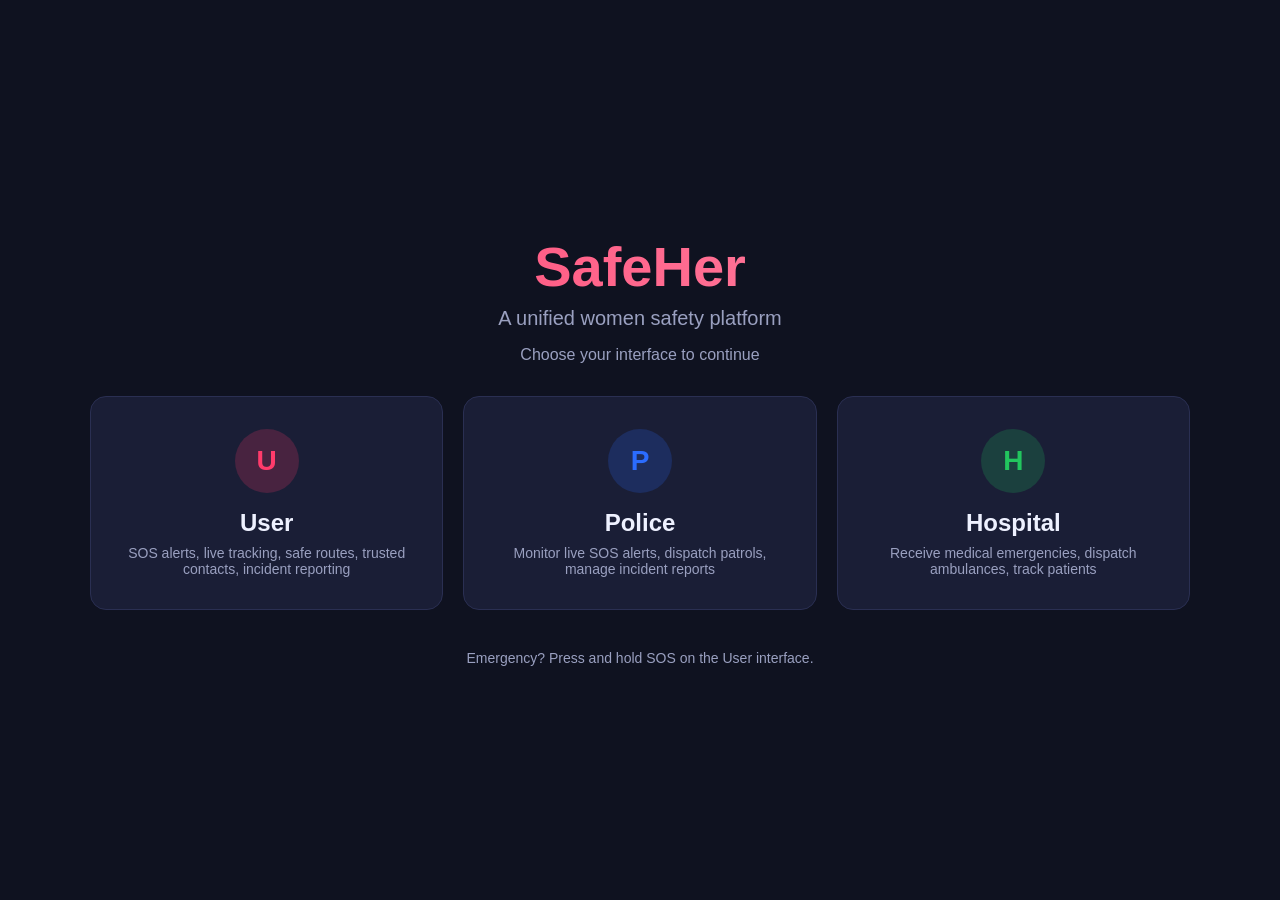
==== index.html @ f830a2b2 "Add SafeHer women safety app with 3 interfaces - User: SOS emergency button, live location sharing, " ====
<!DOCTYPE html>
<html lang="en">
<head>
<meta charset="UTF-8" />
<meta name="viewport" content="width=device-width, initial-scale=1.0" />
<title>SafeHer - Women Safety App</title>
<link rel="stylesheet" href="css/style.css" />
</head>
<body class="landing">
  <div class="hero">
    <h1>SafeHer</h1>
    <p class="tagline">A unified women safety platform</p>
    <p class="desc">Choose your interface to continue</p>
    <div class="role-grid">
      <a href="user.html" class="role-card user-card">
        <div class="icon">U</div>
        <h2>User</h2>
        <p>SOS alerts, live tracking, safe routes, trusted contacts, incident reporting</p>
      </a>
      <a href="police.html" class="role-card police-card">
        <div class="icon">P</div>
        <h2>Police</h2>
        <p>Monitor live SOS alerts, dispatch patrols, manage incident reports</p>
      </a>
      <a href="hospital.html" class="role-card hospital-card">
        <div class="icon">H</div>
        <h2>Hospital</h2>
        <p>Receive medical emergencies, dispatch ambulances, track patients</p>
      </a>
    </div>
    <footer>
      <p>Emergency? Press and hold SOS on the User interface.</p>
    </footer>
  </div>
  <script src="js/app.js"></script>
</body>
</html>
---- css/style.css ----
* { box-sizing: border-box; margin: 0; padding: 0; }
:root {
  --bg: #0f1220;
  --card: #1a1e36;
  --text: #eef1ff;
  --muted: #9aa0c0;
  --accent: #ff3b6b;
  --user: #ff3b6b;
  --police: #2b6cff;
  --hospital: #22c55e;
  --border: #2a2f52;
}
body {
  font-family: -apple-system, Segoe UI, Roboto, sans-serif;
  background: var(--bg);
  color: var(--text);
  min-height: 100vh;
}

/* Landing */
.landing { display: flex; align-items: center; justify-content: center; padding: 40px 20px; }
.hero { max-width: 1100px; width: 100%; text-align: center; }
.hero h1 { font-size: 56px; background: linear-gradient(90deg,#ff3b6b,#ff94b0); -webkit-background-clip: text; color: transparent; }
.tagline { font-size: 20px; color: var(--muted); margin-top: 8px; }
.desc { margin: 16px 0 32px; color: var(--muted); }
.role-grid { display: grid; grid-template-columns: repeat(auto-fit, minmax(260px,1fr)); gap: 20px; }
.role-card {
  background: var(--card); border: 1px solid var(--border); border-radius: 16px;
  padding: 32px 24px; text-decoration: none; color: var(--text); transition: transform .2s, border-color .2s;
}
.role-card:hover { transform: translateY(-4px); }
.role-card .icon {
  width: 64px; height: 64px; border-radius: 50%; margin: 0 auto 16px;
  display: flex; align-items: center; justify-content: center; font-size: 28px; font-weight: 700;
}
.user-card .icon { background: rgba(255,59,107,.2); color: var(--user); }
.user-card:hover { border-color: var(--user); }
.police-card .icon { background: rgba(43,108,255,.2); color: var(--police); }
.police-card:hover { border-color: var(--police); }
.hospital-card .icon { background: rgba(34,197,94,.2); color: var(--hospital); }
.hospital-card:hover { border-color: var(--hospital); }
.role-card h2 { margin-bottom: 8px; }
.role-card p { color: var(--muted); font-size: 14px; }
footer { margin-top: 40px; color: var(--muted); font-size: 14px; }

/* Topbar */
.topbar {
  display: flex; align-items: center; padding: 16px 24px;
  background: var(--card); border-bottom: 1px solid var(--border);
  position: sticky; top: 0; z-index: 10;
}
.topbar h1 { font-size: 20px; margin-left: 12px; flex: 1; }
.role-tag {
  font-size: 12px; padding: 4px 10px; border-radius: 12px; margin-left: 8px;
  background: rgba(255,255,255,.1); color: var(--muted); font-weight: 400;
}
.back { color: var(--text); text-decoration: none; font-size: 24px; }
.user-info { color: var(--muted); font-size: 14px; }
.user-theme .role-tag { background: rgba(255,59,107,.2); color: var(--user); }
.police-theme .role-tag { background: rgba(43,108,255,.2); color: var(--police); }
.hospital-theme .role-tag { background: rgba(34,197,94,.2); color: var(--hospital); }

.container { max-width: 1100px; margin: 0 auto; padding: 24px; display: flex; flex-direction: column; gap: 20px; }
.grid-2 { display: grid; grid-template-columns: 1fr 1fr; gap: 20px; }
@media (max-width: 720px) { .grid-2 { grid-template-columns: 1fr; } }

.card {
  background: var(--card); border: 1px solid var(--border);
  border-radius: 14px; padding: 20px;
}
.card h2 { margin-bottom: 12px; font-size: 18px; }
.muted { color: var(--muted); font-size: 14px; margin-bottom: 12px; }

/* Forms */
.form { display: flex; flex-direction: column; gap: 10px; }
.form input, .form select, .form textarea {
  background: #0f1220; border: 1px solid var(--border);
  color: var(--text); padding: 10px 12px; border-radius: 8px; font-size: 14px;
  font-family: inherit;
}
.form textarea { min-height: 80px; resize: vertical; }
.form label { color: var(--muted); font-size: 14px; }
.btn {
  background: var(--accent); color: white; border: none;
  padding: 10px 16px; border-radius: 8px; cursor: pointer;
  font-size: 14px; font-weight: 600;
}
.btn:hover { opacity: .9; }
.btn.ghost { background: transparent; border: 1px solid var(--border); color: var(--text); }
.police-theme .btn { background: var(--police); }
.hospital-theme .btn { background: var(--hospital); }

/* SOS */
.sos-section { text-align: center; }
.sos-btn {
  width: 180px; height: 180px; border-radius: 50%;
  background: radial-gradient(circle, #ff4d7e, #c1123e);
  color: white; font-size: 42px; font-weight: 800; border: none;
  cursor: pointer; margin: 20px auto; display: block;
  box-shadow: 0 0 0 0 rgba(255,59,107,.6);
  animation: pulse 2s infinite;
}
.sos-btn:active { transform: scale(0.96); }
@keyframes pulse {
  0% { box-shadow: 0 0 0 0 rgba(255,59,107,.6); }
  70% { box-shadow: 0 0 0 30px rgba(255,59,107,0); }
  100% { box-shadow: 0 0 0 0 rgba(255,59,107,0); }
}
.sos-options { display: flex; justify-content: center; gap: 20px; margin: 12px 0; color: var(--muted); font-size: 14px; }

/* Status */
.status { margin-top: 12px; padding: 10px; border-radius: 8px; font-size: 14px; color: var(--muted); min-height: 20px; }
.status.success { background: rgba(34,197,94,.15); color: #86efac; }
.status.error { background: rgba(255,59,107,.15); color: #ffb4c6; }

/* List */
.list { list-style: none; margin-top: 10px; }
.list li {
  padding: 10px 12px; border-bottom: 1px solid var(--border);
  display: flex; justify-content: space-between; align-items: center;
  font-size: 14px;
}
.list li:last-child { border-bottom: none; }
.list .del { background: transparent; border: none; color: var(--accent); cursor: pointer; font-size: 16px; }

/* Alert list */
.alert-list { list-style: none; display: flex; flex-direction: column; gap: 12px; }
.alert-item {
  background: #0f1220; border: 1px solid var(--border);
  border-left: 4px solid var(--accent); border-radius: 8px; padding: 14px;
}
.police-theme .alert-item { border-left-color: var(--police); }
.hospital-theme .alert-item { border-left-color: var(--hospital); }
.alert-item.urgent { border-left-color: #ff3b6b; background: rgba(255,59,107,.08); }
.alert-head { display: flex; justify-content: space-between; margin-bottom: 6px; }
.alert-head strong { font-size: 15px; }
.alert-head .time { color: var(--muted); font-size: 12px; }
.alert-body { color: var(--muted); font-size: 13px; line-height: 1.5; }
.alert-actions { margin-top: 10px; display: flex; gap: 8px; flex-wrap: wrap; }
.alert-actions button {
  background: transparent; border: 1px solid var(--border);
  color: var(--text); padding: 6px 12px; border-radius: 6px;
  cursor: pointer; font-size: 12px;
}
.alert-actions button:hover { border-color: var(--accent); }
.badge {
  display: inline-block; padding: 2px 8px; border-radius: 10px;
  font-size: 11px; background: rgba(255,255,255,.1); margin-left: 6px;
}
.badge.open { background: rgba(255,59,107,.2); color: #ffb4c6; }
.badge.investigating { background: rgba(251,191,36,.2); color: #fde68a; }
.badge.resolved { background: rgba(34,197,94,.2); color: #86efac; }

/* Stats */
.stats-row { display: grid; grid-template-columns: repeat(4, 1fr); gap: 16px; }
@media (max-width: 720px) { .stats-row { grid-template-columns: repeat(2,1fr); } }
.stat { text-align: center; }
.stat h3 { font-size: 32px; margin-bottom: 4px; }
.stat p { color: var(--muted); font-size: 13px; }

/* Tools */
.tools { display: grid; grid-template-columns: repeat(auto-fit, minmax(140px,1fr)); gap: 10px; }
.tool-btn {
  background: #0f1220; border: 1px solid var(--border);
  color: var(--text); padding: 14px; border-radius: 8px;
  cursor: pointer; font-size: 14px;
}
.tool-btn:hover { border-color: var(--accent); }

.filter-bar { display: flex; gap: 10px; margin-bottom: 12px; }
.filter-bar select {
  background: #0f1220; border: 1px solid var(--border);
  color: var(--text); padding: 8px; border-radius: 6px;
}
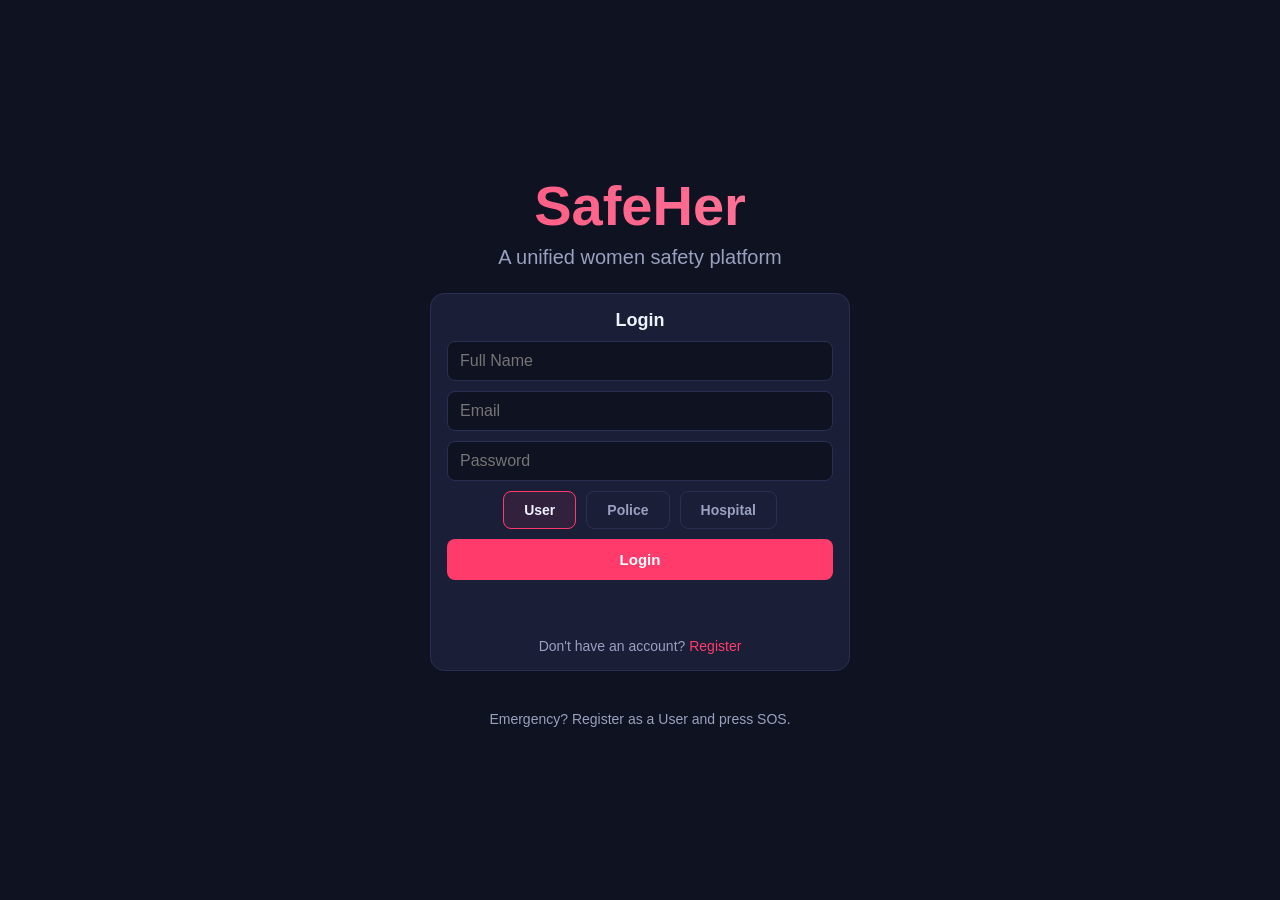
==== commit c6a7d03e: "Add login/register system with role-based routing - Login page with email/password and role selectio" ====
--- a/index.html
+++ b/index.html
@@ -10,28 +10,94 @@
   <div class="hero">
     <h1>SafeHer</h1>
     <p class="tagline">A unified women safety platform</p>
-    <p class="desc">Choose your interface to continue</p>
-    <div class="role-grid">
-      <a href="user.html" class="role-card user-card">
-        <div class="icon">U</div>
-        <h2>User</h2>
-        <p>SOS alerts, live tracking, safe routes, trusted contacts, incident reporting</p>
-      </a>
-      <a href="police.html" class="role-card police-card">
-        <div class="icon">P</div>
-        <h2>Police</h2>
-        <p>Monitor live SOS alerts, dispatch patrols, manage incident reports</p>
-      </a>
-      <a href="hospital.html" class="role-card hospital-card">
-        <div class="icon">H</div>
-        <h2>Hospital</h2>
-        <p>Receive medical emergencies, dispatch ambulances, track patients</p>
-      </a>
+
+    <!-- Login Form -->
+    <div id="loginBox" class="login-box card">
+      <h2>Login</h2>
+      <div class="form">
+        <input type="text" id="loginName" placeholder="Full Name" required />
+        <input type="email" id="loginEmail" placeholder="Email" required />
+        <input type="password" id="loginPass" placeholder="Password" required />
+        <div class="role-select">
+          <label class="role-option user-opt">
+            <input type="radio" name="role" value="user" checked />
+            <span class="role-label">User</span>
+          </label>
+          <label class="role-option police-opt">
+            <input type="radio" name="role" value="police" />
+            <span class="role-label">Police</span>
+          </label>
+          <label class="role-option hospital-opt">
+            <input type="radio" name="role" value="hospital" />
+            <span class="role-label">Hospital</span>
+          </label>
+        </div>
+
+        <!-- Police-specific fields -->
+        <div id="policeFields" class="extra-fields" style="display:none">
+          <input type="text" id="policeBadge" placeholder="Badge Number" />
+          <input type="text" id="policeStation" placeholder="Station Name" />
+        </div>
+
+        <!-- Hospital-specific fields -->
+        <div id="hospitalFields" class="extra-fields" style="display:none">
+          <input type="text" id="hospitalName" placeholder="Hospital Name" />
+          <input type="text" id="hospitalDept" placeholder="Department" />
+        </div>
+
+        <button class="btn" id="loginBtn">Login</button>
+        <p id="loginError" class="status"></p>
+      </div>
+      <p class="switch-text">Don't have an account? <a href="#" id="showRegister">Register</a></p>
     </div>
+
+    <!-- Register Form -->
+    <div id="registerBox" class="login-box card" style="display:none">
+      <h2>Register</h2>
+      <div class="form">
+        <input type="text" id="regName" placeholder="Full Name" required />
+        <input type="email" id="regEmail" placeholder="Email" required />
+        <input type="tel" id="regPhone" placeholder="Phone Number" required />
+        <input type="password" id="regPass" placeholder="Password (min 6 chars)" required />
+        <input type="password" id="regConfirm" placeholder="Confirm Password" required />
+        <div class="role-select">
+          <label class="role-option user-opt">
+            <input type="radio" name="regRole" value="user" checked />
+            <span class="role-label">User</span>
+          </label>
+          <label class="role-option police-opt">
+            <input type="radio" name="regRole" value="police" />
+            <span class="role-label">Police</span>
+          </label>
+          <label class="role-option hospital-opt">
+            <input type="radio" name="regRole" value="hospital" />
+            <span class="role-label">Hospital</span>
+          </label>
+        </div>
+
+        <!-- Police registration fields -->
+        <div id="regPoliceFields" class="extra-fields" style="display:none">
+          <input type="text" id="regPoliceBadge" placeholder="Badge Number" />
+          <input type="text" id="regPoliceStation" placeholder="Station Name" />
+        </div>
+
+        <!-- Hospital registration fields -->
+        <div id="regHospitalFields" class="extra-fields" style="display:none">
+          <input type="text" id="regHospitalName" placeholder="Hospital Name" />
+          <input type="text" id="regHospitalDept" placeholder="Department" />
+        </div>
+
+        <button class="btn" id="registerBtn">Create Account</button>
+        <p id="regError" class="status"></p>
+      </div>
+      <p class="switch-text">Already have an account? <a href="#" id="showLogin">Login</a></p>
+    </div>
+
     <footer>
-      <p>Emergency? Press and hold SOS on the User interface.</p>
+      <p>Emergency? Register as a User and press SOS.</p>
     </footer>
   </div>
   <script src="js/app.js"></script>
+  <script src="js/auth.js"></script>
 </body>
 </html>
--- a/css/style.css
+++ b/css/style.css
@@ -20,10 +20,10 @@
 /* Landing */
 .landing { display: flex; align-items: center; justify-content: center; padding: 40px 20px; }
 .hero { max-width: 1100px; width: 100%; text-align: center; }
-.hero h1 { font-size: 56px; background: linear-gradient(90deg,#ff3b6b,#ff94b0); -webkit-background-clip: text; color: transparent; }
+.hero h1 { font-size: clamp(36px, 8vw, 56px); background: linear-gradient(90deg,#ff3b6b,#ff94b0); -webkit-background-clip: text; background-clip: text; color: transparent; }
 .tagline { font-size: 20px; color: var(--muted); margin-top: 8px; }
 .desc { margin: 16px 0 32px; color: var(--muted); }
-.role-grid { display: grid; grid-template-columns: repeat(auto-fit, minmax(260px,1fr)); gap: 20px; }
+.role-grid { display: grid; grid-template-columns: repeat(auto-fit, minmax(240px,1fr)); gap: 16px; padding: 0 8px; }
 .role-card {
   background: var(--card); border: 1px solid var(--border); border-radius: 16px;
   padding: 32px 24px; text-decoration: none; color: var(--text); transition: transform .2s, border-color .2s;
@@ -43,47 +43,78 @@
 .role-card p { color: var(--muted); font-size: 14px; }
 footer { margin-top: 40px; color: var(--muted); font-size: 14px; }
 
+/* Login */
+.login-box { max-width: 420px; margin: 24px auto; text-align: left; }
+.login-box h2 { text-align: center; margin-bottom: 16px; }
+.role-select { display: flex; gap: 10px; justify-content: center; }
+.role-option { cursor: pointer; }
+.role-option input { display: none; }
+.role-label {
+  display: inline-block; padding: 10px 20px; border-radius: 8px;
+  border: 1px solid var(--border); color: var(--muted); font-size: 14px;
+  font-weight: 600; transition: all .2s;
+}
+.role-option input:checked + .role-label { border-color: var(--accent); color: var(--text); background: rgba(255,59,107,.1); }
+.user-opt input:checked + .role-label { border-color: var(--user); background: rgba(255,59,107,.1); }
+.police-opt input:checked + .role-label { border-color: var(--police); background: rgba(43,108,255,.1); }
+.hospital-opt input:checked + .role-label { border-color: var(--hospital); background: rgba(34,197,94,.1); }
+.extra-fields { display: flex; flex-direction: column; gap: 10px; }
+.switch-text { text-align: center; margin-top: 16px; color: var(--muted); font-size: 14px; }
+.switch-text a { color: var(--accent); text-decoration: none; }
+.switch-text a:hover { text-decoration: underline; }
+
+/* Logout */
+.logout-btn {
+  background: transparent; border: 1px solid var(--border); color: var(--muted);
+  padding: 6px 14px; border-radius: 6px; cursor: pointer; font-size: 13px;
+  flex-shrink: 0; transition: all .2s;
+}
+.logout-btn:hover { border-color: var(--accent); color: var(--accent); }
+
 /* Topbar */
 .topbar {
-  display: flex; align-items: center; padding: 16px 24px;
+  display: flex; align-items: center; padding: 12px 16px;
   background: var(--card); border-bottom: 1px solid var(--border);
-  position: sticky; top: 0; z-index: 10;
-}
-.topbar h1 { font-size: 20px; margin-left: 12px; flex: 1; }
+  position: sticky; top: 0; z-index: 10; gap: 8px; flex-wrap: wrap;
+}
+.topbar h1 { font-size: clamp(14px, 4vw, 20px); margin-left: 8px; flex: 1; min-width: 0; white-space: nowrap; overflow: hidden; text-overflow: ellipsis; }
 .role-tag {
-  font-size: 12px; padding: 4px 10px; border-radius: 12px; margin-left: 8px;
+  font-size: 11px; padding: 3px 8px; border-radius: 12px; margin-left: 4px;
   background: rgba(255,255,255,.1); color: var(--muted); font-weight: 400;
 }
-.back { color: var(--text); text-decoration: none; font-size: 24px; }
-.user-info { color: var(--muted); font-size: 14px; }
+.back { color: var(--text); text-decoration: none; font-size: 22px; flex-shrink: 0; }
+.user-info { color: var(--muted); font-size: 13px; flex-shrink: 0; }
 .user-theme .role-tag { background: rgba(255,59,107,.2); color: var(--user); }
 .police-theme .role-tag { background: rgba(43,108,255,.2); color: var(--police); }
 .hospital-theme .role-tag { background: rgba(34,197,94,.2); color: var(--hospital); }
 
-.container { max-width: 1100px; margin: 0 auto; padding: 24px; display: flex; flex-direction: column; gap: 20px; }
-.grid-2 { display: grid; grid-template-columns: 1fr 1fr; gap: 20px; }
-@media (max-width: 720px) { .grid-2 { grid-template-columns: 1fr; } }
+.container { max-width: 1100px; margin: 0 auto; padding: 16px; display: flex; flex-direction: column; gap: 16px; }
+.grid-2 { display: grid; grid-template-columns: 1fr 1fr; gap: 16px; }
+@media (max-width: 720px) {
+  .grid-2 { grid-template-columns: 1fr; }
+  .container { padding: 12px; gap: 12px; }
+}
 
 .card {
   background: var(--card); border: 1px solid var(--border);
-  border-radius: 14px; padding: 20px;
-}
-.card h2 { margin-bottom: 12px; font-size: 18px; }
+  border-radius: 14px; padding: 16px; overflow: hidden;
+}
+.card h2 { margin-bottom: 10px; font-size: clamp(16px, 4vw, 18px); }
 .muted { color: var(--muted); font-size: 14px; margin-bottom: 12px; }
 
 /* Forms */
 .form { display: flex; flex-direction: column; gap: 10px; }
 .form input, .form select, .form textarea {
   background: #0f1220; border: 1px solid var(--border);
-  color: var(--text); padding: 10px 12px; border-radius: 8px; font-size: 14px;
-  font-family: inherit;
+  color: var(--text); padding: 10px 12px; border-radius: 8px; font-size: 16px;
+  font-family: inherit; width: 100%; -webkit-appearance: none;
 }
 .form textarea { min-height: 80px; resize: vertical; }
 .form label { color: var(--muted); font-size: 14px; }
 .btn {
   background: var(--accent); color: white; border: none;
-  padding: 10px 16px; border-radius: 8px; cursor: pointer;
-  font-size: 14px; font-weight: 600;
+  padding: 12px 16px; border-radius: 8px; cursor: pointer;
+  font-size: 15px; font-weight: 600; width: 100%; touch-action: manipulation;
 }
 .btn:hover { opacity: .9; }
 .btn.ghost { background: transparent; border: 1px solid var(--border); color: var(--text); }
@@ -93,12 +124,13 @@
 /* SOS */
 .sos-section { text-align: center; }
 .sos-btn {
-  width: 180px; height: 180px; border-radius: 50%;
+  width: clamp(140px, 40vw, 180px); height: clamp(140px, 40vw, 180px); border-radius: 50%;
   background: radial-gradient(circle, #ff4d7e, #c1123e);
-  color: white; font-size: 42px; font-weight: 800; border: none;
+  color: white; font-size: clamp(32px, 8vw, 42px); font-weight: 800; border: none;
   cursor: pointer; margin: 20px auto; display: block;
   box-shadow: 0 0 0 0 rgba(255,59,107,.6);
-  animation: pulse 2s infinite;
+  animation: pulse 2s infinite; touch-action: manipulation;
+  -webkit-tap-highlight-color: transparent;
 }
 .sos-btn:active { transform: scale(0.96); }
 @keyframes pulse {
@@ -106,7 +138,7 @@
   70% { box-shadow: 0 0 0 30px rgba(255,59,107,0); }
   100% { box-shadow: 0 0 0 0 rgba(255,59,107,0); }
 }
-.sos-options { display: flex; justify-content: center; gap: 20px; margin: 12px 0; color: var(--muted); font-size: 14px; }
+.sos-options { display: flex; justify-content: center; gap: 16px; margin: 12px 0; color: var(--muted); font-size: 14px; flex-wrap: wrap; }
 
 /* Status */
 .status { margin-top: 12px; padding: 10px; border-radius: 8px; font-size: 14px; color: var(--muted); min-height: 20px; }
@@ -118,7 +150,7 @@
 .list li {
   padding: 10px 12px; border-bottom: 1px solid var(--border);
   display: flex; justify-content: space-between; align-items: center;
-  font-size: 14px;
+  font-size: 14px; gap: 8px; flex-wrap: wrap;
 }
 .list li:last-child { border-bottom: none; }
 .list .del { background: transparent; border: none; color: var(--accent); cursor: pointer; font-size: 16px; }
@@ -132,15 +164,15 @@
 .police-theme .alert-item { border-left-color: var(--police); }
 .hospital-theme .alert-item { border-left-color: var(--hospital); }
 .alert-item.urgent { border-left-color: #ff3b6b; background: rgba(255,59,107,.08); }
-.alert-head { display: flex; justify-content: space-between; margin-bottom: 6px; }
-.alert-head strong { font-size: 15px; }
+.alert-head { display: flex; justify-content: space-between; margin-bottom: 6px; flex-wrap: wrap; gap: 4px; }
+.alert-head strong { font-size: 14px; word-break: break-word; }
 .alert-head .time { color: var(--muted); font-size: 12px; }
 .alert-body { color: var(--muted); font-size: 13px; line-height: 1.5; }
 .alert-actions { margin-top: 10px; display: flex; gap: 8px; flex-wrap: wrap; }
 .alert-actions button {
   background: transparent; border: 1px solid var(--border);
-  color: var(--text); padding: 6px 12px; border-radius: 6px;
-  cursor: pointer; font-size: 12px;
+  color: var(--text); padding: 8px 14px; border-radius: 6px;
+  cursor: pointer; font-size: 13px; touch-action: manipulation;
 }
 .alert-actions button:hover { border-color: var(--accent); }
 .badge {
@@ -152,23 +184,39 @@
 .badge.resolved { background: rgba(34,197,94,.2); color: #86efac; }
 
 /* Stats */
-.stats-row { display: grid; grid-template-columns: repeat(4, 1fr); gap: 16px; }
+.stats-row { display: grid; grid-template-columns: repeat(4, 1fr); gap: 12px; }
 @media (max-width: 720px) { .stats-row { grid-template-columns: repeat(2,1fr); } }
-.stat { text-align: center; }
-.stat h3 { font-size: 32px; margin-bottom: 4px; }
-.stat p { color: var(--muted); font-size: 13px; }
+@media (max-width: 360px) { .stats-row { grid-template-columns: 1fr 1fr; gap: 8px; } }
+.stat { text-align: center; padding: 12px 8px; }
+.stat h3 { font-size: clamp(24px, 6vw, 32px); margin-bottom: 4px; }
+.stat p { color: var(--muted); font-size: 12px; }
 
 /* Tools */
-.tools { display: grid; grid-template-columns: repeat(auto-fit, minmax(140px,1fr)); gap: 10px; }
+.tools { display: grid; grid-template-columns: repeat(2, 1fr); gap: 10px; }
 .tool-btn {
   background: #0f1220; border: 1px solid var(--border);
-  color: var(--text); padding: 14px; border-radius: 8px;
-  cursor: pointer; font-size: 14px;
-}
-.tool-btn:hover { border-color: var(--accent); }
-
-.filter-bar { display: flex; gap: 10px; margin-bottom: 12px; }
+  color: var(--text); padding: 14px 10px; border-radius: 8px;
+  cursor: pointer; font-size: 14px; touch-action: manipulation;
+  -webkit-tap-highlight-color: transparent;
+}
+.tool-btn:hover, .tool-btn:active { border-color: var(--accent); }
+
+.filter-bar { display: flex; gap: 10px; margin-bottom: 12px; flex-wrap: wrap; }
 .filter-bar select {
   background: #0f1220; border: 1px solid var(--border);
-  color: var(--text); padding: 8px; border-radius: 6px;
-}
+  color: var(--text); padding: 10px; border-radius: 6px; flex: 1; min-width: 120px;
+  font-size: 14px;
+}
+
+/* Mobile-specific overrides */
+@media (max-width: 480px) {
+  .landing { padding: 20px 12px; }
+  .role-card { padding: 20px 16px; }
+  .role-card .icon { width: 50px; height: 50px; font-size: 22px; }
+  .topbar { padding: 10px 12px; }
+  .topbar .role-tag { display: none; }
+  .card { padding: 14px; border-radius: 10px; }
+  .alert-item { padding: 12px; }
+  .alert-body { font-size: 12px; word-break: break-word; }
+  .btn.ghost { width: 100%; }
+}
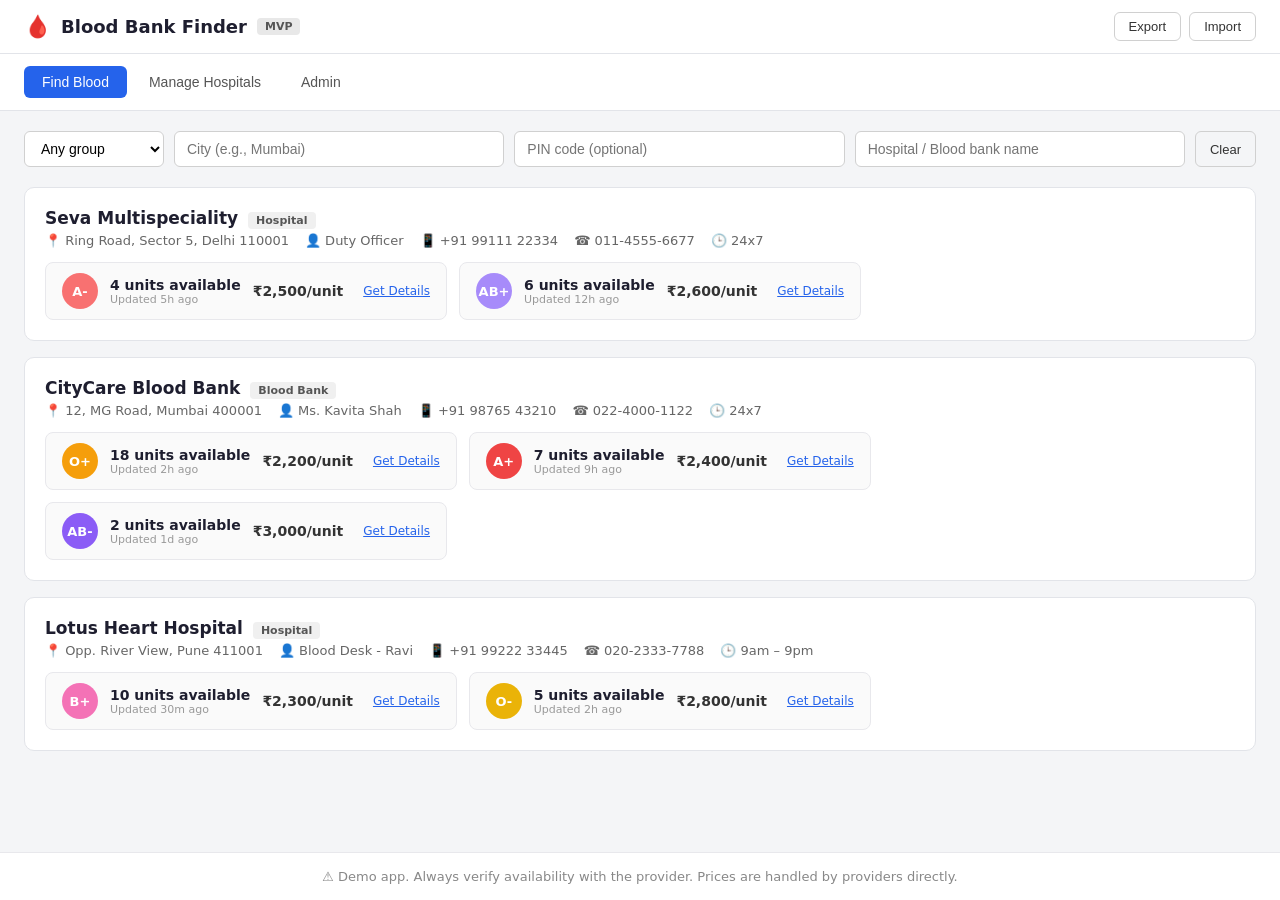
==== commit 232af1dd: "Restructure as standalone Blood Bank Finder project Remove SafeHer (women-app) files and make the Bl" ====
--- a/index.html
+++ b/index.html
@@ -1,103 +1,149 @@
 <!DOCTYPE html>
 <html lang="en">
 <head>
-<meta charset="UTF-8" />
-<meta name="viewport" content="width=device-width, initial-scale=1.0" />
-<title>SafeHer - Women Safety App</title>
-<link rel="stylesheet" href="css/style.css" />
+  <meta charset="UTF-8">
+  <meta name="viewport" content="width=device-width, initial-scale=1.0">
+  <title>Blood Bank Finder</title>
+  <link rel="stylesheet" href="css/style.css">
 </head>
-<body class="landing">
-  <div class="hero">
-    <h1>SafeHer</h1>
-    <p class="tagline">A unified women safety platform</p>
+<body>
+  <header class="topbar">
+    <div class="topbar-left">
+      <span class="logo">&#x1FA78;</span>
+      <h1 id="appName">Blood Bank Finder</h1>
+      <span class="badge-mvp">MVP</span>
+    </div>
+    <div class="topbar-right">
+      <button class="btn-text" id="btnExport" onclick="exportData()">Export</button>
+      <button class="btn-text" id="btnImport" onclick="document.getElementById('importFile').click()">Import</button>
+      <input type="file" id="importFile" accept=".json" style="display:none" onchange="importData(event)">
+    </div>
+  </header>
 
-    <!-- Login Form -->
-    <div id="loginBox" class="login-box card">
-      <h2>Login</h2>
-      <div class="form">
-        <input type="text" id="loginName" placeholder="Full Name" required />
-        <input type="email" id="loginEmail" placeholder="Email" required />
-        <input type="password" id="loginPass" placeholder="Password" required />
-        <div class="role-select">
-          <label class="role-option user-opt">
-            <input type="radio" name="role" value="user" checked />
-            <span class="role-label">User</span>
-          </label>
-          <label class="role-option police-opt">
-            <input type="radio" name="role" value="police" />
-            <span class="role-label">Police</span>
-          </label>
-          <label class="role-option hospital-opt">
-            <input type="radio" name="role" value="hospital" />
-            <span class="role-label">Hospital</span>
-          </label>
+  <nav class="tabs">
+    <button class="tab active" data-tab="find" onclick="switchTab('find')">Find Blood</button>
+    <button class="tab" data-tab="manage" onclick="switchTab('manage')">Manage Hospitals</button>
+    <button class="tab" data-tab="admin" onclick="switchTab('admin')">Admin</button>
+  </nav>
+
+  <!-- ==================== FIND BLOOD TAB ==================== -->
+  <main id="tab-find" class="tab-content active">
+    <div class="filters">
+      <select id="filterGroup">
+        <option value="">Any group</option>
+        <option>A+</option><option>A-</option>
+        <option>B+</option><option>B-</option>
+        <option>AB+</option><option>AB-</option>
+        <option>O+</option><option>O-</option>
+      </select>
+      <input type="text" id="filterCity" placeholder="City (e.g., Mumbai)">
+      <input type="text" id="filterPin" placeholder="PIN code (optional)">
+      <input type="text" id="filterName" placeholder="Hospital / Blood bank name">
+      <button class="btn-text" onclick="clearFilters()">Clear</button>
+    </div>
+    <div id="searchResults"></div>
+  </main>
+
+  <!-- ==================== MANAGE HOSPITALS TAB ==================== -->
+  <main id="tab-manage" class="tab-content">
+    <div class="manage-layout">
+      <div class="manage-list" id="manageList"></div>
+      <div class="manage-form-wrap">
+        <div class="card form-card">
+          <h2 id="formTitle">&#x2795; Add Hospital / Blood Bank</h2>
+          <input type="hidden" id="editId">
+          <div class="form-row">
+            <div class="form-group flex-1">
+              <label>Name*</label>
+              <input type="text" id="fName" placeholder="e.g., Sunrise Blood Centre">
+            </div>
+            <div class="form-group">
+              <label>Type</label>
+              <select id="fType">
+                <option>Blood Bank</option>
+                <option>Hospital</option>
+              </select>
+            </div>
+          </div>
+          <div class="form-row">
+            <div class="form-group flex-1">
+              <label>Contact Person</label>
+              <input type="text" id="fContact" placeholder="Name of in-charge">
+            </div>
+            <div class="form-group flex-1">
+              <label>Mobile</label>
+              <input type="text" id="fMobile" placeholder="+91 ...">
+            </div>
+          </div>
+          <div class="form-row">
+            <div class="form-group flex-1">
+              <label>Landline</label>
+              <input type="text" id="fLandline" placeholder="e.g., 022-xxxx-yyyy">
+            </div>
+            <div class="form-group flex-1">
+              <label>Hours</label>
+              <input type="text" id="fHours" placeholder="24x7">
+            </div>
+          </div>
+          <div class="form-row">
+            <div class="form-group flex-1">
+              <label>Address</label>
+              <input type="text" id="fAddress" placeholder="Street & Area">
+            </div>
+            <div class="form-group flex-1">
+              <label>City*</label>
+              <input type="text" id="fCity" placeholder="City">
+            </div>
+          </div>
+          <div class="form-row">
+            <div class="form-group">
+              <label>PIN code</label>
+              <input type="text" id="fPin" placeholder="6 digits" maxlength="6">
+            </div>
+          </div>
+
+          <div class="inventory-header">
+            <h3>Inventory</h3>
+            <button class="btn-text" onclick="addInventoryLine()">Add line</button>
+          </div>
+          <div id="inventoryLines"></div>
+          <p id="noInventory" class="muted">No lines yet. Add blood groups and quantities.</p>
+
+          <div class="form-actions">
+            <button class="btn-secondary" id="btnCancelEdit" onclick="cancelEdit()" style="display:none">Cancel</button>
+            <button class="btn-primary" onclick="saveHospital()">Save</button>
+          </div>
         </div>
+      </div>
+    </div>
+  </main>
 
-        <!-- Police-specific fields -->
-        <div id="policeFields" class="extra-fields" style="display:none">
-          <input type="text" id="policeBadge" placeholder="Badge Number" />
-          <input type="text" id="policeStation" placeholder="Station Name" />
+  <!-- ==================== ADMIN TAB ==================== -->
+  <main id="tab-admin" class="tab-content">
+    <div class="admin-layout">
+      <div class="card">
+        <h2>&#x1FA78; Admin Settings</h2>
+        <div class="form-group">
+          <label>Organisation / App name</label>
+          <input type="text" id="adminAppName" placeholder="Blood Bank Finder">
         </div>
+        <div class="form-group">
+          <label>Public notice (footer)</label>
+          <input type="text" id="adminNotice" placeholder="Public demo – verify details with the provider.">
+        </div>
+        <button class="btn-danger" onclick="resetDemoData()">Reset demo data</button>
+      </div>
+      <div class="card">
+        <h2>&#x1F3E0; About this Admin</h2>
+        <p>Pages: <strong>Find Blood</strong> (public search), <strong>Manage Hospitals</strong> (inventory CRUD), <strong>Admin</strong> (basic settings).</p>
+      </div>
+    </div>
+  </main>
 
-        <!-- Hospital-specific fields -->
-        <div id="hospitalFields" class="extra-fields" style="display:none">
-          <input type="text" id="hospitalName" placeholder="Hospital Name" />
-          <input type="text" id="hospitalDept" placeholder="Department" />
-        </div>
+  <footer id="appFooter">
+    <span>&#x26A0;</span> <span id="footerText">Demo app. Always verify availability with the provider. Prices are handled by providers directly.</span>
+  </footer>
 
-        <button class="btn" id="loginBtn">Login</button>
-        <p id="loginError" class="status"></p>
-      </div>
-      <p class="switch-text">Don't have an account? <a href="#" id="showRegister">Register</a></p>
-    </div>
-
-    <!-- Register Form -->
-    <div id="registerBox" class="login-box card" style="display:none">
-      <h2>Register</h2>
-      <div class="form">
-        <input type="text" id="regName" placeholder="Full Name" required />
-        <input type="email" id="regEmail" placeholder="Email" required />
-        <input type="tel" id="regPhone" placeholder="Phone Number" required />
-        <input type="password" id="regPass" placeholder="Password (min 6 chars)" required />
-        <input type="password" id="regConfirm" placeholder="Confirm Password" required />
-        <div class="role-select">
-          <label class="role-option user-opt">
-            <input type="radio" name="regRole" value="user" checked />
-            <span class="role-label">User</span>
-          </label>
-          <label class="role-option police-opt">
-            <input type="radio" name="regRole" value="police" />
-            <span class="role-label">Police</span>
-          </label>
-          <label class="role-option hospital-opt">
-            <input type="radio" name="regRole" value="hospital" />
-            <span class="role-label">Hospital</span>
-          </label>
-        </div>
-
-        <!-- Police registration fields -->
-        <div id="regPoliceFields" class="extra-fields" style="display:none">
-          <input type="text" id="regPoliceBadge" placeholder="Badge Number" />
-          <input type="text" id="regPoliceStation" placeholder="Station Name" />
-        </div>
-
-        <!-- Hospital registration fields -->
-        <div id="regHospitalFields" class="extra-fields" style="display:none">
-          <input type="text" id="regHospitalName" placeholder="Hospital Name" />
-          <input type="text" id="regHospitalDept" placeholder="Department" />
-        </div>
-
-        <button class="btn" id="registerBtn">Create Account</button>
-        <p id="regError" class="status"></p>
-      </div>
-      <p class="switch-text">Already have an account? <a href="#" id="showLogin">Login</a></p>
-    </div>
-
-    <footer>
-      <p>Emergency? Register as a User and press SOS.</p>
-    </footer>
-  </div>
   <script src="js/app.js"></script>
-  <script src="js/auth.js"></script>
 </body>
 </html>
--- a/css/style.css
+++ b/css/style.css
@@ -1,222 +1,135 @@
-* { box-sizing: border-box; margin: 0; padding: 0; }
-:root {
-  --bg: #0f1220;
-  --card: #1a1e36;
-  --text: #eef1ff;
-  --muted: #9aa0c0;
-  --accent: #ff3b6b;
-  --user: #ff3b6b;
-  --police: #2b6cff;
-  --hospital: #22c55e;
-  --border: #2a2f52;
+/* ── Reset & Base ── */
+*,*::before,*::after{box-sizing:border-box;margin:0;padding:0}
+body{font-family:'Segoe UI',system-ui,-apple-system,sans-serif;background:#f4f5f7;color:#1e1e2f;min-height:100vh;display:flex;flex-direction:column}
+
+/* ── Topbar ── */
+.topbar{display:flex;justify-content:space-between;align-items:center;padding:12px 24px;background:#fff;border-bottom:1px solid #e2e4e9}
+.topbar-left{display:flex;align-items:center;gap:10px}
+.topbar-left h1{font-size:18px;font-weight:700}
+.logo{font-size:22px}
+.badge-mvp{font-size:11px;font-weight:600;background:#e8e8e8;color:#555;padding:2px 8px;border-radius:4px}
+.topbar-right{display:flex;gap:8px}
+
+/* ── Buttons ── */
+.btn-text{background:none;border:1px solid #d0d0d0;padding:6px 14px;border-radius:6px;cursor:pointer;font-size:13px;color:#333;transition:background .15s}
+.btn-text:hover{background:#f0f0f0}
+.btn-primary{background:#2563eb;color:#fff;border:none;padding:8px 24px;border-radius:6px;cursor:pointer;font-size:14px;font-weight:600;transition:background .15s}
+.btn-primary:hover{background:#1d4ed8}
+.btn-secondary{background:#fff;color:#333;border:1px solid #d0d0d0;padding:8px 18px;border-radius:6px;cursor:pointer;font-size:14px}
+.btn-danger{background:#ef4444;color:#fff;border:none;padding:8px 18px;border-radius:6px;cursor:pointer;font-size:14px;font-weight:600}
+.btn-danger:hover{background:#dc2626}
+.btn-sm{padding:4px 12px;font-size:12px}
+.btn-edit{background:none;border:1px solid #d0d0d0;padding:4px 14px;border-radius:6px;cursor:pointer;font-size:13px}
+.btn-delete{background:#ef4444;color:#fff;border:none;padding:4px 14px;border-radius:6px;cursor:pointer;font-size:13px}
+
+/* ── Tabs ── */
+.tabs{display:flex;gap:4px;padding:12px 24px;background:#fff;border-bottom:1px solid #e2e4e9}
+.tab{padding:8px 18px;border:none;border-radius:6px;background:none;cursor:pointer;font-size:14px;font-weight:500;color:#555;transition:all .15s}
+.tab:hover{background:#f0f0f0}
+.tab.active{background:#2563eb;color:#fff}
+
+/* ── Tab content ── */
+.tab-content{display:none;padding:20px 24px;flex:1}
+.tab-content.active{display:block}
+
+/* ── Filters ── */
+.filters{display:flex;gap:10px;flex-wrap:wrap;margin-bottom:20px}
+.filters select,.filters input{padding:8px 12px;border:1px solid #d0d0d0;border-radius:6px;font-size:14px;background:#fff}
+.filters select{min-width:140px}
+.filters input{flex:1;min-width:160px}
+
+/* ── Cards ── */
+.card{background:#fff;border:1px solid #e2e4e9;border-radius:10px;padding:20px;margin-bottom:16px}
+.card h2{font-size:16px;margin-bottom:14px}
+
+/* ── Hospital Result Card ── */
+.hospital-card{background:#fff;border:1px solid #e2e4e9;border-radius:10px;padding:20px;margin-bottom:16px}
+.hospital-header{display:flex;align-items:baseline;gap:10px;margin-bottom:4px;flex-wrap:wrap}
+.hospital-header h3{font-size:17px;font-weight:700;margin:0}
+.type-badge{font-size:11px;background:#f0f0f0;color:#555;padding:2px 8px;border-radius:4px;font-weight:600}
+.hospital-meta{display:flex;gap:16px;flex-wrap:wrap;font-size:13px;color:#666;margin-bottom:14px}
+.hospital-meta span{display:flex;align-items:center;gap:4px}
+.blood-list{display:flex;gap:12px;flex-wrap:wrap}
+
+/* ── Blood Badge ── */
+.blood-item{display:flex;align-items:center;gap:12px;background:#fafafa;border:1px solid #e8e8ec;border-radius:8px;padding:10px 16px;min-width:200px}
+.blood-badge{width:36px;height:36px;border-radius:50%;display:flex;align-items:center;justify-content:center;font-size:13px;font-weight:700;color:#fff;flex-shrink:0}
+.blood-badge.Aplus{background:#ef4444}.blood-badge.Aminus{background:#f87171}
+.blood-badge.Bplus{background:#f472b6}.blood-badge.Bminus{background:#ec4899}
+.blood-badge.ABplus{background:#a78bfa}.blood-badge.ABminus{background:#8b5cf6}
+.blood-badge.Oplus{background:#f59e0b}.blood-badge.Ominus{background:#eab308}
+.blood-info{display:flex;flex-direction:column}
+.blood-info .units{font-size:14px;font-weight:600}
+.blood-info .updated{font-size:11px;color:#999}
+.blood-price{margin-left:auto;font-size:14px;font-weight:600;color:#333;white-space:nowrap}
+.blood-details{font-size:12px;color:#2563eb;cursor:pointer;text-decoration:underline;margin-left:8px}
+
+/* ── Manage Layout ── */
+.manage-layout{display:grid;grid-template-columns:1fr 360px;gap:20px;align-items:start}
+@media(max-width:900px){.manage-layout{grid-template-columns:1fr}}
+
+.manage-card{background:#fff;border:1px solid #e2e4e9;border-radius:10px;padding:18px;margin-bottom:14px}
+.manage-card-header{display:flex;justify-content:space-between;align-items:center;margin-bottom:12px}
+.manage-card-header h3{font-size:16px;font-weight:700;margin:0}
+.manage-card-actions{display:flex;gap:6px}
+.manage-blood-list{display:flex;gap:10px;flex-wrap:wrap}
+.manage-blood-item{background:#fff;border:1px solid #e2e4e9;border-radius:8px;padding:10px 14px;min-width:120px;text-align:center}
+.manage-blood-item .badge-top{display:flex;justify-content:space-between;align-items:center;margin-bottom:6px}
+.manage-blood-item .mb-label{font-size:12px;color:#888}
+.manage-blood-item .mb-value{font-size:14px;font-weight:600}
+.manage-blood-item .mb-time{font-size:11px;color:#aaa}
+
+/* ── Form ── */
+.form-card{position:sticky;top:20px}
+.form-card h2{font-size:15px;margin-bottom:16px}
+.form-row{display:flex;gap:10px;margin-bottom:10px}
+.form-group{display:flex;flex-direction:column;gap:4px;margin-bottom:6px}
+.form-group.flex-1{flex:1}
+.form-group label{font-size:12px;font-weight:600;color:#555}
+.form-group input,.form-group select{padding:7px 10px;border:1px solid #d0d0d0;border-radius:6px;font-size:13px}
+
+.inventory-header{display:flex;justify-content:space-between;align-items:center;margin:14px 0 8px}
+.inventory-header h3{font-size:14px;font-weight:600}
+.inv-line{display:flex;gap:8px;align-items:center;margin-bottom:6px}
+.inv-line select,.inv-line input{padding:6px 8px;border:1px solid #d0d0d0;border-radius:5px;font-size:13px}
+.inv-line select{width:80px}
+.inv-line input{width:70px}
+.inv-line .btn-remove{background:none;border:none;color:#ef4444;cursor:pointer;font-size:16px;padding:2px 6px}
+.muted{font-size:13px;color:#999}
+
+.form-actions{display:flex;justify-content:flex-end;gap:8px;margin-top:16px}
+
+/* ── Admin ── */
+.admin-layout{display:grid;grid-template-columns:1fr 1fr;gap:20px}
+@media(max-width:700px){.admin-layout{grid-template-columns:1fr}}
+.admin-layout .card h2{margin-bottom:12px}
+.admin-layout .form-group{margin-bottom:12px}
+.admin-layout .form-group input{width:100%;padding:8px 12px;border:1px solid #d0d0d0;border-radius:6px;font-size:14px}
+.admin-layout .btn-danger{margin-top:8px}
+
+/* ── Footer ── */
+footer{text-align:center;padding:16px;font-size:13px;color:#888;border-top:1px solid #e8e8ec;background:#fff;margin-top:auto}
+
+/* ── No results ── */
+.no-results{text-align:center;padding:60px 20px;color:#999;font-size:15px}
+
+/* ── Detail Modal ── */
+.modal-overlay{display:none;position:fixed;inset:0;background:rgba(0,0,0,.4);z-index:100;align-items:center;justify-content:center}
+.modal-overlay.open{display:flex}
+.modal{background:#fff;border-radius:12px;padding:24px;max-width:420px;width:90%;max-height:80vh;overflow-y:auto}
+.modal h3{margin-bottom:12px;font-size:17px}
+.modal .detail-row{display:flex;justify-content:space-between;padding:6px 0;border-bottom:1px solid #f0f0f0;font-size:14px}
+.modal .detail-label{color:#888}
+.modal .detail-value{font-weight:600}
+.modal-actions{display:flex;justify-content:flex-end;margin-top:16px}
+
+/* ── Responsive ── */
+@media(max-width:600px){
+  .topbar{padding:10px 14px}
+  .tabs{padding:10px 14px}
+  .tab-content{padding:14px}
+  .filters{flex-direction:column}
+  .blood-list{flex-direction:column}
+  .blood-item{min-width:auto}
+  .form-row{flex-direction:column}
 }
-body {
-  font-family: -apple-system, Segoe UI, Roboto, sans-serif;
-  background: var(--bg);
-  color: var(--text);
-  min-height: 100vh;
-}
-
-/* Landing */
-.landing { display: flex; align-items: center; justify-content: center; padding: 40px 20px; }
-.hero { max-width: 1100px; width: 100%; text-align: center; }
-.hero h1 { font-size: clamp(36px, 8vw, 56px); background: linear-gradient(90deg,#ff3b6b,#ff94b0); -webkit-background-clip: text; background-clip: text; color: transparent; }
-.tagline { font-size: 20px; color: var(--muted); margin-top: 8px; }
-.desc { margin: 16px 0 32px; color: var(--muted); }
-.role-grid { display: grid; grid-template-columns: repeat(auto-fit, minmax(240px,1fr)); gap: 16px; padding: 0 8px; }
-.role-card {
-  background: var(--card); border: 1px solid var(--border); border-radius: 16px;
-  padding: 32px 24px; text-decoration: none; color: var(--text); transition: transform .2s, border-color .2s;
-}
-.role-card:hover { transform: translateY(-4px); }
-.role-card .icon {
-  width: 64px; height: 64px; border-radius: 50%; margin: 0 auto 16px;
-  display: flex; align-items: center; justify-content: center; font-size: 28px; font-weight: 700;
-}
-.user-card .icon { background: rgba(255,59,107,.2); color: var(--user); }
-.user-card:hover { border-color: var(--user); }
-.police-card .icon { background: rgba(43,108,255,.2); color: var(--police); }
-.police-card:hover { border-color: var(--police); }
-.hospital-card .icon { background: rgba(34,197,94,.2); color: var(--hospital); }
-.hospital-card:hover { border-color: var(--hospital); }
-.role-card h2 { margin-bottom: 8px; }
-.role-card p { color: var(--muted); font-size: 14px; }
-footer { margin-top: 40px; color: var(--muted); font-size: 14px; }
-
-/* Login */
-.login-box { max-width: 420px; margin: 24px auto; text-align: left; }
-.login-box h2 { text-align: center; margin-bottom: 16px; }
-.role-select { display: flex; gap: 10px; justify-content: center; }
-.role-option { cursor: pointer; }
-.role-option input { display: none; }
-.role-label {
-  display: inline-block; padding: 10px 20px; border-radius: 8px;
-  border: 1px solid var(--border); color: var(--muted); font-size: 14px;
-  font-weight: 600; transition: all .2s;
-}
-.role-option input:checked + .role-label { border-color: var(--accent); color: var(--text); background: rgba(255,59,107,.1); }
-.user-opt input:checked + .role-label { border-color: var(--user); background: rgba(255,59,107,.1); }
-.police-opt input:checked + .role-label { border-color: var(--police); background: rgba(43,108,255,.1); }
-.hospital-opt input:checked + .role-label { border-color: var(--hospital); background: rgba(34,197,94,.1); }
-.extra-fields { display: flex; flex-direction: column; gap: 10px; }
-.switch-text { text-align: center; margin-top: 16px; color: var(--muted); font-size: 14px; }
-.switch-text a { color: var(--accent); text-decoration: none; }
-.switch-text a:hover { text-decoration: underline; }
-
-/* Logout */
-.logout-btn {
-  background: transparent; border: 1px solid var(--border); color: var(--muted);
-  padding: 6px 14px; border-radius: 6px; cursor: pointer; font-size: 13px;
-  flex-shrink: 0; transition: all .2s;
-}
-.logout-btn:hover { border-color: var(--accent); color: var(--accent); }
-
-/* Topbar */
-.topbar {
-  display: flex; align-items: center; padding: 12px 16px;
-  background: var(--card); border-bottom: 1px solid var(--border);
-  position: sticky; top: 0; z-index: 10; gap: 8px; flex-wrap: wrap;
-}
-.topbar h1 { font-size: clamp(14px, 4vw, 20px); margin-left: 8px; flex: 1; min-width: 0; white-space: nowrap; overflow: hidden; text-overflow: ellipsis; }
-.role-tag {
-  font-size: 11px; padding: 3px 8px; border-radius: 12px; margin-left: 4px;
-  background: rgba(255,255,255,.1); color: var(--muted); font-weight: 400;
-}
-.back { color: var(--text); text-decoration: none; font-size: 22px; flex-shrink: 0; }
-.user-info { color: var(--muted); font-size: 13px; flex-shrink: 0; }
-.user-theme .role-tag { background: rgba(255,59,107,.2); color: var(--user); }
-.police-theme .role-tag { background: rgba(43,108,255,.2); color: var(--police); }
-.hospital-theme .role-tag { background: rgba(34,197,94,.2); color: var(--hospital); }
-
-.container { max-width: 1100px; margin: 0 auto; padding: 16px; display: flex; flex-direction: column; gap: 16px; }
-.grid-2 { display: grid; grid-template-columns: 1fr 1fr; gap: 16px; }
-@media (max-width: 720px) {
-  .grid-2 { grid-template-columns: 1fr; }
-  .container { padding: 12px; gap: 12px; }
-}
-
-.card {
-  background: var(--card); border: 1px solid var(--border);
-  border-radius: 14px; padding: 16px; overflow: hidden;
-}
-.card h2 { margin-bottom: 10px; font-size: clamp(16px, 4vw, 18px); }
-.muted { color: var(--muted); font-size: 14px; margin-bottom: 12px; }
-
-/* Forms */
-.form { display: flex; flex-direction: column; gap: 10px; }
-.form input, .form select, .form textarea {
-  background: #0f1220; border: 1px solid var(--border);
-  color: var(--text); padding: 10px 12px; border-radius: 8px; font-size: 16px;
-  font-family: inherit; width: 100%; -webkit-appearance: none;
-}
-.form textarea { min-height: 80px; resize: vertical; }
-.form label { color: var(--muted); font-size: 14px; }
-.btn {
-  background: var(--accent); color: white; border: none;
-  padding: 12px 16px; border-radius: 8px; cursor: pointer;
-  font-size: 15px; font-weight: 600; width: 100%; touch-action: manipulation;
-}
-.btn:hover { opacity: .9; }
-.btn.ghost { background: transparent; border: 1px solid var(--border); color: var(--text); }
-.police-theme .btn { background: var(--police); }
-.hospital-theme .btn { background: var(--hospital); }
-
-/* SOS */
-.sos-section { text-align: center; }
-.sos-btn {
-  width: clamp(140px, 40vw, 180px); height: clamp(140px, 40vw, 180px); border-radius: 50%;
-  background: radial-gradient(circle, #ff4d7e, #c1123e);
-  color: white; font-size: clamp(32px, 8vw, 42px); font-weight: 800; border: none;
-  cursor: pointer; margin: 20px auto; display: block;
-  box-shadow: 0 0 0 0 rgba(255,59,107,.6);
-  animation: pulse 2s infinite; touch-action: manipulation;
-  -webkit-tap-highlight-color: transparent;
-}
-.sos-btn:active { transform: scale(0.96); }
-@keyframes pulse {
-  0% { box-shadow: 0 0 0 0 rgba(255,59,107,.6); }
-  70% { box-shadow: 0 0 0 30px rgba(255,59,107,0); }
-  100% { box-shadow: 0 0 0 0 rgba(255,59,107,0); }
-}
-.sos-options { display: flex; justify-content: center; gap: 16px; margin: 12px 0; color: var(--muted); font-size: 14px; flex-wrap: wrap; }
-
-/* Status */
-.status { margin-top: 12px; padding: 10px; border-radius: 8px; font-size: 14px; color: var(--muted); min-height: 20px; }
-.status.success { background: rgba(34,197,94,.15); color: #86efac; }
-.status.error { background: rgba(255,59,107,.15); color: #ffb4c6; }
-
-/* List */
-.list { list-style: none; margin-top: 10px; }
-.list li {
-  padding: 10px 12px; border-bottom: 1px solid var(--border);
-  display: flex; justify-content: space-between; align-items: center;
-  font-size: 14px; gap: 8px; flex-wrap: wrap;
-}
-.list li:last-child { border-bottom: none; }
-.list .del { background: transparent; border: none; color: var(--accent); cursor: pointer; font-size: 16px; }
-
-/* Alert list */
-.alert-list { list-style: none; display: flex; flex-direction: column; gap: 12px; }
-.alert-item {
-  background: #0f1220; border: 1px solid var(--border);
-  border-left: 4px solid var(--accent); border-radius: 8px; padding: 14px;
-}
-.police-theme .alert-item { border-left-color: var(--police); }
-.hospital-theme .alert-item { border-left-color: var(--hospital); }
-.alert-item.urgent { border-left-color: #ff3b6b; background: rgba(255,59,107,.08); }
-.alert-head { display: flex; justify-content: space-between; margin-bottom: 6px; flex-wrap: wrap; gap: 4px; }
-.alert-head strong { font-size: 14px; word-break: break-word; }
-.alert-head .time { color: var(--muted); font-size: 12px; }
-.alert-body { color: var(--muted); font-size: 13px; line-height: 1.5; }
-.alert-actions { margin-top: 10px; display: flex; gap: 8px; flex-wrap: wrap; }
-.alert-actions button {
-  background: transparent; border: 1px solid var(--border);
-  color: var(--text); padding: 8px 14px; border-radius: 6px;
-  cursor: pointer; font-size: 13px; touch-action: manipulation;
-}
-.alert-actions button:hover { border-color: var(--accent); }
-.badge {
-  display: inline-block; padding: 2px 8px; border-radius: 10px;
-  font-size: 11px; background: rgba(255,255,255,.1); margin-left: 6px;
-}
-.badge.open { background: rgba(255,59,107,.2); color: #ffb4c6; }
-.badge.investigating { background: rgba(251,191,36,.2); color: #fde68a; }
-.badge.resolved { background: rgba(34,197,94,.2); color: #86efac; }
-
-/* Stats */
-.stats-row { display: grid; grid-template-columns: repeat(4, 1fr); gap: 12px; }
-@media (max-width: 720px) { .stats-row { grid-template-columns: repeat(2,1fr); } }
-@media (max-width: 360px) { .stats-row { grid-template-columns: 1fr 1fr; gap: 8px; } }
-.stat { text-align: center; padding: 12px 8px; }
-.stat h3 { font-size: clamp(24px, 6vw, 32px); margin-bottom: 4px; }
-.stat p { color: var(--muted); font-size: 12px; }
-
-/* Tools */
-.tools { display: grid; grid-template-columns: repeat(2, 1fr); gap: 10px; }
-.tool-btn {
-  background: #0f1220; border: 1px solid var(--border);
-  color: var(--text); padding: 14px 10px; border-radius: 8px;
-  cursor: pointer; font-size: 14px; touch-action: manipulation;
-  -webkit-tap-highlight-color: transparent;
-}
-.tool-btn:hover, .tool-btn:active { border-color: var(--accent); }
-
-.filter-bar { display: flex; gap: 10px; margin-bottom: 12px; flex-wrap: wrap; }
-.filter-bar select {
-  background: #0f1220; border: 1px solid var(--border);
-  color: var(--text); padding: 10px; border-radius: 6px; flex: 1; min-width: 120px;
-  font-size: 14px;
-}
-
-/* Mobile-specific overrides */
-@media (max-width: 480px) {
-  .landing { padding: 20px 12px; }
-  .role-card { padding: 20px 16px; }
-  .role-card .icon { width: 50px; height: 50px; font-size: 22px; }
-  .topbar { padding: 10px 12px; }
-  .topbar .role-tag { display: none; }
-  .card { padding: 14px; border-radius: 10px; }
-  .alert-item { padding: 12px; }
-  .alert-body { font-size: 12px; word-break: break-word; }
-  .btn.ghost { width: 100%; }
-}
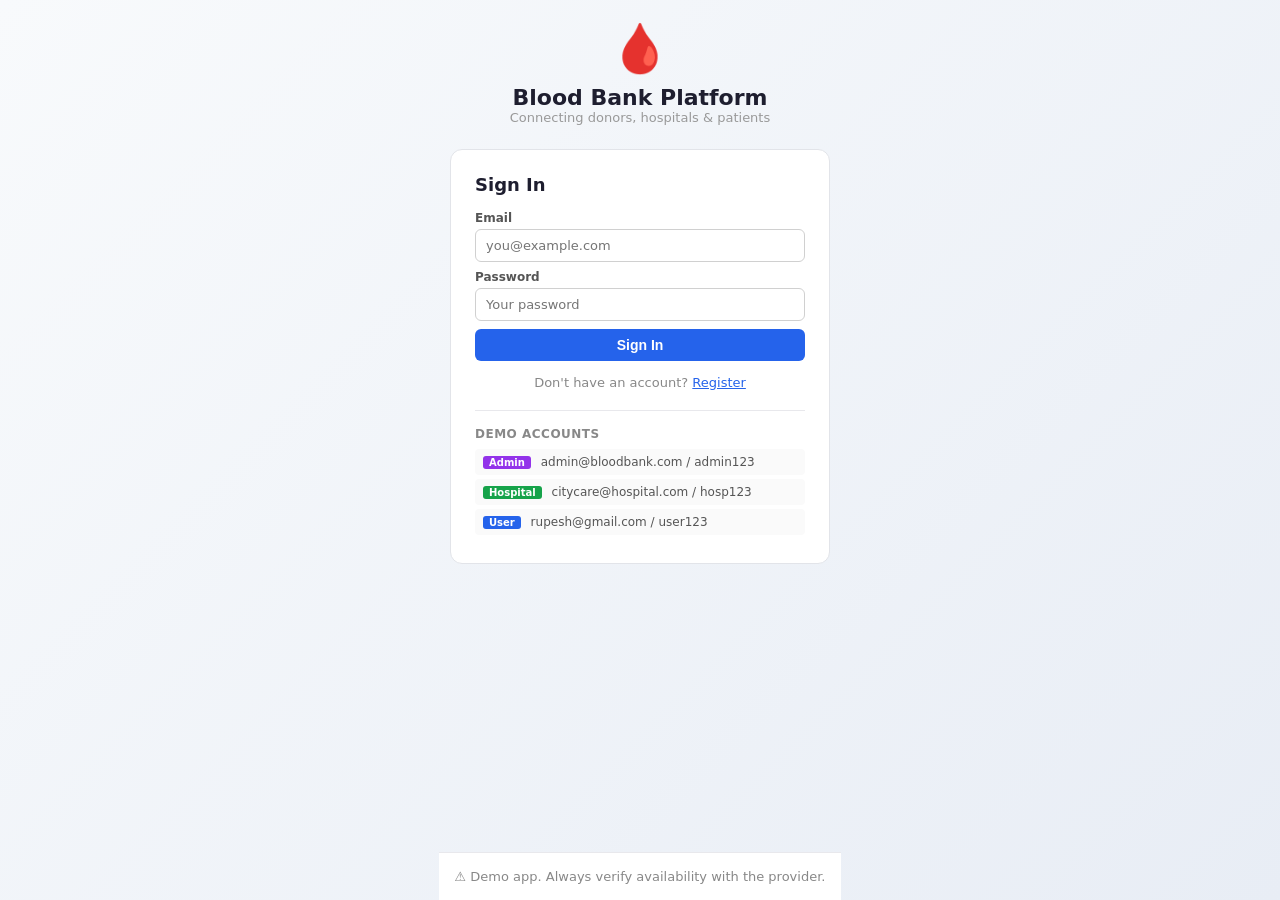
==== commit a4e62bac: "Rebuild as 3-app platform: Admin, Hospital, and User apps - Login/Register (index.html) with role-ba" ====
--- a/index.html
+++ b/index.html
@@ -3,147 +3,186 @@
 <head>
   <meta charset="UTF-8">
   <meta name="viewport" content="width=device-width, initial-scale=1.0">
-  <title>Blood Bank Finder</title>
+  <title>Blood Bank Platform – Login</title>
   <link rel="stylesheet" href="css/style.css">
 </head>
-<body>
-  <header class="topbar">
-    <div class="topbar-left">
-      <span class="logo">&#x1FA78;</span>
-      <h1 id="appName">Blood Bank Finder</h1>
-      <span class="badge-mvp">MVP</span>
+<body class="auth-page">
+
+  <div class="auth-container">
+    <div class="auth-brand">
+      <span class="logo-lg">&#x1FA78;</span>
+      <h1>Blood Bank Platform</h1>
+      <p class="muted">Connecting donors, hospitals &amp; patients</p>
     </div>
-    <div class="topbar-right">
-      <button class="btn-text" id="btnExport" onclick="exportData()">Export</button>
-      <button class="btn-text" id="btnImport" onclick="document.getElementById('importFile').click()">Import</button>
-      <input type="file" id="importFile" accept=".json" style="display:none" onchange="importData(event)">
+
+    <!-- LOGIN FORM -->
+    <div class="auth-card" id="loginCard">
+      <h2>Sign In</h2>
+      <div id="loginError" class="alert alert-error" style="display:none"></div>
+      <div class="form-group">
+        <label>Email</label>
+        <input type="email" id="loginEmail" placeholder="you@example.com">
+      </div>
+      <div class="form-group">
+        <label>Password</label>
+        <input type="password" id="loginPassword" placeholder="Your password">
+      </div>
+      <button class="btn-primary btn-block" onclick="handleLogin()">Sign In</button>
+      <p class="auth-switch">Don't have an account? <a href="#" onclick="showRegister()">Register</a></p>
+
+      <div class="demo-creds">
+        <h4>Demo Accounts</h4>
+        <div class="cred" onclick="fillCred('admin@bloodbank.com','admin123')"><span class="cred-role admin">Admin</span> admin@bloodbank.com / admin123</div>
+        <div class="cred" onclick="fillCred('citycare@hospital.com','hosp123')"><span class="cred-role hospital">Hospital</span> citycare@hospital.com / hosp123</div>
+        <div class="cred" onclick="fillCred('rupesh@gmail.com','user123')"><span class="cred-role user">User</span> rupesh@gmail.com / user123</div>
+      </div>
     </div>
-  </header>
 
-  <nav class="tabs">
-    <button class="tab active" data-tab="find" onclick="switchTab('find')">Find Blood</button>
-    <button class="tab" data-tab="manage" onclick="switchTab('manage')">Manage Hospitals</button>
-    <button class="tab" data-tab="admin" onclick="switchTab('admin')">Admin</button>
-  </nav>
+    <!-- REGISTER FORM -->
+    <div class="auth-card" id="registerCard" style="display:none">
+      <h2>Create Account</h2>
+      <div id="regError" class="alert alert-error" style="display:none"></div>
+      <div class="form-group">
+        <label>Full Name</label>
+        <input type="text" id="regName" placeholder="Your name">
+      </div>
+      <div class="form-group">
+        <label>Email</label>
+        <input type="email" id="regEmail" placeholder="you@example.com">
+      </div>
+      <div class="form-group">
+        <label>Phone</label>
+        <input type="text" id="regPhone" placeholder="+91 ...">
+      </div>
+      <div class="form-group">
+        <label>Role</label>
+        <select id="regRole" onchange="toggleHospitalFields()">
+          <option value="user">Retail User</option>
+          <option value="hospital">Hospital / Blood Bank</option>
+        </select>
+      </div>
 
-  <!-- ==================== FIND BLOOD TAB ==================== -->
-  <main id="tab-find" class="tab-content active">
-    <div class="filters">
-      <select id="filterGroup">
-        <option value="">Any group</option>
-        <option>A+</option><option>A-</option>
-        <option>B+</option><option>B-</option>
-        <option>AB+</option><option>AB-</option>
-        <option>O+</option><option>O-</option>
-      </select>
-      <input type="text" id="filterCity" placeholder="City (e.g., Mumbai)">
-      <input type="text" id="filterPin" placeholder="PIN code (optional)">
-      <input type="text" id="filterName" placeholder="Hospital / Blood bank name">
-      <button class="btn-text" onclick="clearFilters()">Clear</button>
-    </div>
-    <div id="searchResults"></div>
-  </main>
-
-  <!-- ==================== MANAGE HOSPITALS TAB ==================== -->
-  <main id="tab-manage" class="tab-content">
-    <div class="manage-layout">
-      <div class="manage-list" id="manageList"></div>
-      <div class="manage-form-wrap">
-        <div class="card form-card">
-          <h2 id="formTitle">&#x2795; Add Hospital / Blood Bank</h2>
-          <input type="hidden" id="editId">
-          <div class="form-row">
-            <div class="form-group flex-1">
-              <label>Name*</label>
-              <input type="text" id="fName" placeholder="e.g., Sunrise Blood Centre">
-            </div>
-            <div class="form-group">
-              <label>Type</label>
-              <select id="fType">
-                <option>Blood Bank</option>
-                <option>Hospital</option>
-              </select>
-            </div>
-          </div>
-          <div class="form-row">
-            <div class="form-group flex-1">
-              <label>Contact Person</label>
-              <input type="text" id="fContact" placeholder="Name of in-charge">
-            </div>
-            <div class="form-group flex-1">
-              <label>Mobile</label>
-              <input type="text" id="fMobile" placeholder="+91 ...">
-            </div>
-          </div>
-          <div class="form-row">
-            <div class="form-group flex-1">
-              <label>Landline</label>
-              <input type="text" id="fLandline" placeholder="e.g., 022-xxxx-yyyy">
-            </div>
-            <div class="form-group flex-1">
-              <label>Hours</label>
-              <input type="text" id="fHours" placeholder="24x7">
-            </div>
-          </div>
-          <div class="form-row">
-            <div class="form-group flex-1">
-              <label>Address</label>
-              <input type="text" id="fAddress" placeholder="Street & Area">
-            </div>
-            <div class="form-group flex-1">
-              <label>City*</label>
-              <input type="text" id="fCity" placeholder="City">
-            </div>
-          </div>
-          <div class="form-row">
-            <div class="form-group">
-              <label>PIN code</label>
-              <input type="text" id="fPin" placeholder="6 digits" maxlength="6">
-            </div>
-          </div>
-
-          <div class="inventory-header">
-            <h3>Inventory</h3>
-            <button class="btn-text" onclick="addInventoryLine()">Add line</button>
-          </div>
-          <div id="inventoryLines"></div>
-          <p id="noInventory" class="muted">No lines yet. Add blood groups and quantities.</p>
-
-          <div class="form-actions">
-            <button class="btn-secondary" id="btnCancelEdit" onclick="cancelEdit()" style="display:none">Cancel</button>
-            <button class="btn-primary" onclick="saveHospital()">Save</button>
-          </div>
+      <!-- Hospital-specific fields -->
+      <div id="hospitalFields" style="display:none">
+        <div class="form-group">
+          <label>Hospital / Blood Bank Name</label>
+          <input type="text" id="regHospName" placeholder="e.g., Sunrise Blood Centre">
+        </div>
+        <div class="form-group">
+          <label>Type</label>
+          <select id="regHospType"><option>Hospital</option><option>Blood Bank</option></select>
+        </div>
+        <div class="form-group">
+          <label>City</label>
+          <input type="text" id="regHospCity" placeholder="City">
+        </div>
+        <div class="form-group">
+          <label>Address</label>
+          <input type="text" id="regHospAddress" placeholder="Full address">
         </div>
       </div>
+
+      <div class="form-group">
+        <label>Password</label>
+        <input type="password" id="regPassword" placeholder="Min 6 characters">
+      </div>
+      <div class="form-group">
+        <label>Confirm Password</label>
+        <input type="password" id="regConfirm" placeholder="Repeat password">
+      </div>
+      <button class="btn-primary btn-block" onclick="handleRegister()">Create Account</button>
+      <p class="auth-switch">Already have an account? <a href="#" onclick="showLogin()">Sign In</a></p>
     </div>
-  </main>
+  </div>
 
-  <!-- ==================== ADMIN TAB ==================== -->
-  <main id="tab-admin" class="tab-content">
-    <div class="admin-layout">
-      <div class="card">
-        <h2>&#x1FA78; Admin Settings</h2>
-        <div class="form-group">
-          <label>Organisation / App name</label>
-          <input type="text" id="adminAppName" placeholder="Blood Bank Finder">
-        </div>
-        <div class="form-group">
-          <label>Public notice (footer)</label>
-          <input type="text" id="adminNotice" placeholder="Public demo – verify details with the provider.">
-        </div>
-        <button class="btn-danger" onclick="resetDemoData()">Reset demo data</button>
-      </div>
-      <div class="card">
-        <h2>&#x1F3E0; About this Admin</h2>
-        <p>Pages: <strong>Find Blood</strong> (public search), <strong>Manage Hospitals</strong> (inventory CRUD), <strong>Admin</strong> (basic settings).</p>
-      </div>
-    </div>
-  </main>
-
-  <footer id="appFooter">
-    <span>&#x26A0;</span> <span id="footerText">Demo app. Always verify availability with the provider. Prices are handled by providers directly.</span>
+  <footer>
+    <span>&#x26A0;</span> Demo app. Always verify availability with the provider.
   </footer>
 
-  <script src="js/app.js"></script>
+  <script src="js/data.js"></script>
+  <script>
+    // Redirect if already logged in
+    (function() {
+      const s = getSession();
+      if (s) {
+        if (s.role === 'admin') window.location.href = 'admin.html';
+        else if (s.role === 'hospital') window.location.href = 'hospital.html';
+        else window.location.href = 'user.html';
+      }
+    })();
+
+    function showLogin() { $('loginCard').style.display = ''; $('registerCard').style.display = 'none'; }
+    function showRegister() { $('loginCard').style.display = 'none'; $('registerCard').style.display = ''; }
+
+    function toggleHospitalFields() {
+      $('hospitalFields').style.display = $('regRole').value === 'hospital' ? '' : 'none';
+    }
+
+    function fillCred(email, pass) {
+      $('loginEmail').value = email;
+      $('loginPassword').value = pass;
+    }
+
+    function handleLogin() {
+      const email = $('loginEmail').value.trim();
+      const password = $('loginPassword').value;
+      if (!email || !password) { showError('loginError', 'Enter email and password.'); return; }
+      const res = login(email, password);
+      if (!res.ok) { showError('loginError', res.msg); return; }
+      if (res.user.role === 'admin') window.location.href = 'admin.html';
+      else if (res.user.role === 'hospital') window.location.href = 'hospital.html';
+      else window.location.href = 'user.html';
+    }
+
+    function handleRegister() {
+      const name = $('regName').value.trim();
+      const email = $('regEmail').value.trim();
+      const phone = $('regPhone').value.trim();
+      const role = $('regRole').value;
+      const password = $('regPassword').value;
+      const confirm = $('regConfirm').value;
+
+      if (!name || !email || !password) { showError('regError', 'Fill in all required fields.'); return; }
+      if (password.length < 6) { showError('regError', 'Password must be at least 6 characters.'); return; }
+      if (password !== confirm) { showError('regError', 'Passwords do not match.'); return; }
+
+      const res = registerUser({ name, email, phone, role, password });
+      if (!res.ok) { showError('regError', res.msg); return; }
+
+      // If hospital role, also register hospital profile
+      if (role === 'hospital') {
+        const hName = $('regHospName').value.trim();
+        const hCity = $('regHospCity').value.trim();
+        if (!hName || !hCity) { showError('regError', 'Hospital name and city are required.'); return; }
+        registerHospital({
+          userId: res.user.id,
+          name: hName,
+          type: $('regHospType').value,
+          city: hCity,
+          address: $('regHospAddress').value.trim(),
+          phone: phone,
+          contactPerson: name
+        });
+      }
+
+      alert('Account created! Please sign in.');
+      showLogin();
+    }
+
+    function showError(id, msg) {
+      const el = $(id);
+      el.textContent = msg;
+      el.style.display = '';
+      setTimeout(() => el.style.display = 'none', 4000);
+    }
+
+    // Enter key support
+    document.addEventListener('keydown', e => {
+      if (e.key === 'Enter') {
+        if ($('loginCard').style.display !== 'none') handleLogin();
+        else handleRegister();
+      }
+    });
+  </script>
 </body>
 </html>
--- a/css/style.css
+++ b/css/style.css
@@ -1,14 +1,23 @@
+/* ═══════════════════════════════════════════
+   Blood Bank Platform – Shared Styles
+   ═══════════════════════════════════════════ */
+
 /* ── Reset & Base ── */
 *,*::before,*::after{box-sizing:border-box;margin:0;padding:0}
 body{font-family:'Segoe UI',system-ui,-apple-system,sans-serif;background:#f4f5f7;color:#1e1e2f;min-height:100vh;display:flex;flex-direction:column}
+a{color:#2563eb}
 
 /* ── Topbar ── */
 .topbar{display:flex;justify-content:space-between;align-items:center;padding:12px 24px;background:#fff;border-bottom:1px solid #e2e4e9}
 .topbar-left{display:flex;align-items:center;gap:10px}
 .topbar-left h1{font-size:18px;font-weight:700}
-.logo{font-size:22px}
-.badge-mvp{font-size:11px;font-weight:600;background:#e8e8e8;color:#555;padding:2px 8px;border-radius:4px}
-.topbar-right{display:flex;gap:8px}
+.logo-sm{font-size:22px}
+.topbar-right{display:flex;align-items:center;gap:12px}
+.greeting{font-size:13px;color:#666}
+.badge{font-size:11px;font-weight:600;padding:2px 10px;border-radius:4px;color:#fff}
+.user-badge{background:#2563eb}
+.hosp-badge{background:#16a34a}
+.admin-badge{background:#9333ea}
 
 /* ── Buttons ── */
 .btn-text{background:none;border:1px solid #d0d0d0;padding:6px 14px;border-radius:6px;cursor:pointer;font-size:13px;color:#333;transition:background .15s}
@@ -18,12 +27,11 @@
 .btn-secondary{background:#fff;color:#333;border:1px solid #d0d0d0;padding:8px 18px;border-radius:6px;cursor:pointer;font-size:14px}
 .btn-danger{background:#ef4444;color:#fff;border:none;padding:8px 18px;border-radius:6px;cursor:pointer;font-size:14px;font-weight:600}
 .btn-danger:hover{background:#dc2626}
-.btn-sm{padding:4px 12px;font-size:12px}
-.btn-edit{background:none;border:1px solid #d0d0d0;padding:4px 14px;border-radius:6px;cursor:pointer;font-size:13px}
-.btn-delete{background:#ef4444;color:#fff;border:none;padding:4px 14px;border-radius:6px;cursor:pointer;font-size:13px}
+.btn-block{display:block;width:100%}
+.btn-sm{padding:5px 12px;font-size:12px}
 
 /* ── Tabs ── */
-.tabs{display:flex;gap:4px;padding:12px 24px;background:#fff;border-bottom:1px solid #e2e4e9}
+.tabs{display:flex;gap:4px;padding:12px 24px;background:#fff;border-bottom:1px solid #e2e4e9;flex-wrap:wrap}
 .tab{padding:8px 18px;border:none;border-radius:6px;background:none;cursor:pointer;font-size:14px;font-weight:500;color:#555;transition:all .15s}
 .tab:hover{background:#f0f0f0}
 .tab.active{background:#2563eb;color:#fff}
@@ -31,6 +39,34 @@
 /* ── Tab content ── */
 .tab-content{display:none;padding:20px 24px;flex:1}
 .tab-content.active{display:block}
+
+/* ── Section header ── */
+.section-header{margin-bottom:16px}
+.section-header h2{font-size:18px;margin-bottom:4px}
+
+/* ── Cards ── */
+.card{background:#fff;border:1px solid #e2e4e9;border-radius:10px;padding:20px;margin-bottom:16px}
+.card h2{font-size:16px;margin-bottom:14px}
+.card h3{font-size:15px;margin-bottom:10px}
+
+/* ── Alerts ── */
+.alert{padding:10px 14px;border-radius:6px;font-size:13px;margin-bottom:12px}
+.alert-error{background:#fef2f2;color:#dc2626;border:1px solid #fecaca}
+.alert-success{background:#f0fdf4;color:#16a34a;border:1px solid #bbf7d0}
+.alert-warning{background:#fffbeb;color:#d97706;border:1px solid #fde68a}
+
+/* ── Muted ── */
+.muted{font-size:13px;color:#999}
+.no-results{text-align:center;padding:60px 20px;color:#999;font-size:15px}
+
+/* ── Forms ── */
+.form-row{display:flex;gap:10px;margin-bottom:10px}
+.form-group{display:flex;flex-direction:column;gap:4px;margin-bottom:8px}
+.form-group.flex-1{flex:1}
+.form-group label{font-size:12px;font-weight:600;color:#555}
+.form-group input,.form-group select,.form-group textarea{padding:8px 10px;border:1px solid #d0d0d0;border-radius:6px;font-size:13px;font-family:inherit}
+.form-group textarea{resize:vertical}
+hr{border:none;border-top:1px solid #e8e8ec}
 
 /* ── Filters ── */
 .filters{display:flex;gap:10px;flex-wrap:wrap;margin-bottom:20px}
@@ -38,98 +74,192 @@
 .filters select{min-width:140px}
 .filters input{flex:1;min-width:160px}
 
-/* ── Cards ── */
-.card{background:#fff;border:1px solid #e2e4e9;border-radius:10px;padding:20px;margin-bottom:16px}
-.card h2{font-size:16px;margin-bottom:14px}
-
-/* ── Hospital Result Card ── */
+/* ═══════════════════════════════════════════
+   AUTH PAGE
+   ═══════════════════════════════════════════ */
+.auth-page{align-items:center;justify-content:center;background:linear-gradient(135deg,#f8fafc 0%,#e8edf5 100%)}
+.auth-container{width:100%;max-width:420px;padding:20px}
+.auth-brand{text-align:center;margin-bottom:24px}
+.logo-lg{font-size:48px;display:block;margin-bottom:8px}
+.auth-brand h1{font-size:22px;font-weight:700}
+.auth-card{background:#fff;border:1px solid #e2e4e9;border-radius:12px;padding:24px}
+.auth-card h2{font-size:18px;margin-bottom:16px}
+.auth-switch{text-align:center;margin-top:14px;font-size:13px;color:#888}
+
+.demo-creds{margin-top:20px;padding-top:16px;border-top:1px solid #e8e8ec}
+.demo-creds h4{font-size:12px;color:#888;margin-bottom:8px;text-transform:uppercase;letter-spacing:.5px}
+.cred{font-size:12px;padding:6px 8px;background:#fafafa;border-radius:4px;margin-bottom:4px;cursor:pointer;transition:background .15s;color:#555}
+.cred:hover{background:#f0f0f0}
+.cred-role{display:inline-block;padding:1px 6px;border-radius:3px;color:#fff;font-size:10px;font-weight:600;margin-right:6px}
+.cred-role.admin{background:#9333ea}
+.cred-role.hospital{background:#16a34a}
+.cred-role.user{background:#2563eb}
+
+/* ═══════════════════════════════════════════
+   BLOOD BADGES
+   ═══════════════════════════════════════════ */
+.blood-badge{width:36px;height:36px;border-radius:50%;display:inline-flex;align-items:center;justify-content:center;font-size:12px;font-weight:700;color:#fff;flex-shrink:0}
+.blood-badge.sm{width:28px;height:28px;font-size:10px}
+.blood-badge.Aplus{background:#ef4444}.blood-badge.Aminus{background:#f87171}
+.blood-badge.Bplus{background:#f472b6}.blood-badge.Bminus{background:#ec4899}
+.blood-badge.ABplus{background:#a78bfa}.blood-badge.ABminus{background:#8b5cf6}
+.blood-badge.Oplus{background:#f59e0b}.blood-badge.Ominus{background:#eab308}
+
+/* ── Blood Summary Grid ── */
+.blood-summary{display:grid;grid-template-columns:repeat(auto-fill,minmax(150px,1fr));gap:10px}
+.summary-card{display:flex;align-items:center;gap:10px;background:#fff;border:1px solid #e2e4e9;border-radius:8px;padding:12px 14px}
+.summary-card.available{border-left:3px solid #16a34a}
+.summary-card.empty{border-left:3px solid #d0d0d0;opacity:.6}
+.summary-info{display:flex;flex-direction:column}
+.summary-units{font-size:15px;font-weight:700}
+.summary-providers{font-size:11px;color:#999}
+
+/* ── Hospital Cards ── */
 .hospital-card{background:#fff;border:1px solid #e2e4e9;border-radius:10px;padding:20px;margin-bottom:16px}
 .hospital-header{display:flex;align-items:baseline;gap:10px;margin-bottom:4px;flex-wrap:wrap}
 .hospital-header h3{font-size:17px;font-weight:700;margin:0}
 .type-badge{font-size:11px;background:#f0f0f0;color:#555;padding:2px 8px;border-radius:4px;font-weight:600}
 .hospital-meta{display:flex;gap:16px;flex-wrap:wrap;font-size:13px;color:#666;margin-bottom:14px}
 .hospital-meta span{display:flex;align-items:center;gap:4px}
-.blood-list{display:flex;gap:12px;flex-wrap:wrap}
-
-/* ── Blood Badge ── */
-.blood-item{display:flex;align-items:center;gap:12px;background:#fafafa;border:1px solid #e8e8ec;border-radius:8px;padding:10px 16px;min-width:200px}
-.blood-badge{width:36px;height:36px;border-radius:50%;display:flex;align-items:center;justify-content:center;font-size:13px;font-weight:700;color:#fff;flex-shrink:0}
-.blood-badge.Aplus{background:#ef4444}.blood-badge.Aminus{background:#f87171}
-.blood-badge.Bplus{background:#f472b6}.blood-badge.Bminus{background:#ec4899}
-.blood-badge.ABplus{background:#a78bfa}.blood-badge.ABminus{background:#8b5cf6}
-.blood-badge.Oplus{background:#f59e0b}.blood-badge.Ominus{background:#eab308}
+.blood-list{display:flex;gap:10px;flex-wrap:wrap}
+.blood-item{display:flex;align-items:center;gap:10px;background:#fafafa;border:1px solid #e8e8ec;border-radius:8px;padding:10px 14px;min-width:200px}
+.blood-item.compact{min-width:auto;padding:6px 10px;font-size:13px}
 .blood-info{display:flex;flex-direction:column}
 .blood-info .units{font-size:14px;font-weight:600}
 .blood-info .updated{font-size:11px;color:#999}
 .blood-price{margin-left:auto;font-size:14px;font-weight:600;color:#333;white-space:nowrap}
-.blood-details{font-size:12px;color:#2563eb;cursor:pointer;text-decoration:underline;margin-left:8px}
-
-/* ── Manage Layout ── */
-.manage-layout{display:grid;grid-template-columns:1fr 360px;gap:20px;align-items:start}
-@media(max-width:900px){.manage-layout{grid-template-columns:1fr}}
-
-.manage-card{background:#fff;border:1px solid #e2e4e9;border-radius:10px;padding:18px;margin-bottom:14px}
-.manage-card-header{display:flex;justify-content:space-between;align-items:center;margin-bottom:12px}
-.manage-card-header h3{font-size:16px;font-weight:700;margin:0}
-.manage-card-actions{display:flex;gap:6px}
-.manage-blood-list{display:flex;gap:10px;flex-wrap:wrap}
-.manage-blood-item{background:#fff;border:1px solid #e2e4e9;border-radius:8px;padding:10px 14px;min-width:120px;text-align:center}
-.manage-blood-item .badge-top{display:flex;justify-content:space-between;align-items:center;margin-bottom:6px}
-.manage-blood-item .mb-label{font-size:12px;color:#888}
-.manage-blood-item .mb-value{font-size:14px;font-weight:600}
-.manage-blood-item .mb-time{font-size:11px;color:#aaa}
-
-/* ── Form ── */
-.form-card{position:sticky;top:20px}
-.form-card h2{font-size:15px;margin-bottom:16px}
-.form-row{display:flex;gap:10px;margin-bottom:10px}
-.form-group{display:flex;flex-direction:column;gap:4px;margin-bottom:6px}
-.form-group.flex-1{flex:1}
-.form-group label{font-size:12px;font-weight:600;color:#555}
-.form-group input,.form-group select{padding:7px 10px;border:1px solid #d0d0d0;border-radius:6px;font-size:13px}
-
-.inventory-header{display:flex;justify-content:space-between;align-items:center;margin:14px 0 8px}
-.inventory-header h3{font-size:14px;font-weight:600}
-.inv-line{display:flex;gap:8px;align-items:center;margin-bottom:6px}
-.inv-line select,.inv-line input{padding:6px 8px;border:1px solid #d0d0d0;border-radius:5px;font-size:13px}
-.inv-line select{width:80px}
-.inv-line input{width:70px}
-.inv-line .btn-remove{background:none;border:none;color:#ef4444;cursor:pointer;font-size:16px;padding:2px 6px}
-.muted{font-size:13px;color:#999}
-
-.form-actions{display:flex;justify-content:flex-end;gap:8px;margin-top:16px}
-
-/* ── Admin ── */
-.admin-layout{display:grid;grid-template-columns:1fr 1fr;gap:20px}
-@media(max-width:700px){.admin-layout{grid-template-columns:1fr}}
-.admin-layout .card h2{margin-bottom:12px}
-.admin-layout .form-group{margin-bottom:12px}
-.admin-layout .form-group input{width:100%;padding:8px 12px;border:1px solid #d0d0d0;border-radius:6px;font-size:14px}
-.admin-layout .btn-danger{margin-top:8px}
-
-/* ── Footer ── */
+
+/* ═══════════════════════════════════════════
+   USER APP – Order
+   ═══════════════════════════════════════════ */
+.order-layout{display:grid;grid-template-columns:1fr 320px;gap:20px;align-items:start}
+@media(max-width:800px){.order-layout{grid-template-columns:1fr}}
+.order-card{max-width:none}
+.info-card h3{font-size:14px;margin-bottom:10px}
+.how-it-works{padding-left:18px;font-size:13px;color:#555;line-height:1.8}
+
+/* ── Order status cards ── */
+.order-status-card{border-left:3px solid #2563eb}
+.order-header{display:flex;justify-content:space-between;align-items:center;margin-bottom:12px;flex-wrap:wrap;gap:8px}
+.order-header>div{display:flex;align-items:center;gap:8px}
+.order-details{font-size:13px;line-height:1.8;color:#555}
+.order-details .label{font-weight:600;color:#333}
+.order-actions{display:flex;gap:8px;margin-top:12px;padding-top:12px;border-top:1px solid #f0f0f0}
+
+/* ── Status badges ── */
+.status-badge{font-size:11px;font-weight:600;padding:3px 10px;border-radius:4px;text-transform:uppercase}
+.status-badge.sm{font-size:10px;padding:2px 6px}
+.status-pending{background:#fef3c7;color:#d97706}
+.status-confirmed{background:#dbeafe;color:#2563eb}
+.status-sampling{background:#ede9fe;color:#7c3aed}
+.status-tested{background:#d1fae5;color:#059669}
+.status-delivered{background:#ecfdf5;color:#047857}
+.status-rejected{background:#fee2e2;color:#dc2626}
+
+/* ── Order Timeline ── */
+.order-timeline{margin-top:14px;padding-top:12px;border-top:1px solid #f0f0f0}
+.order-timeline h4{font-size:12px;color:#888;margin-bottom:8px;text-transform:uppercase;letter-spacing:.5px}
+.timeline-item{display:flex;align-items:center;gap:8px;font-size:12px;padding:4px 0;color:#555}
+.timeline-dot{width:8px;height:8px;border-radius:50%;flex-shrink:0}
+.timeline-dot.status-pending{background:#d97706}
+.timeline-dot.status-confirmed{background:#2563eb}
+.timeline-dot.status-sampling{background:#7c3aed}
+.timeline-dot.status-tested{background:#059669}
+.timeline-dot.status-delivered{background:#047857}
+.timeline-dot.status-rejected{background:#dc2626}
+.timeline-status{font-weight:600;min-width:70px}
+.timeline-time{color:#999}
+.timeline-note{color:#888}
+
+/* ═══════════════════════════════════════════
+   HOSPITAL APP
+   ═══════════════════════════════════════════ */
+
+/* Inventory grid */
+.inv-grid{display:grid;grid-template-columns:repeat(auto-fill,minmax(160px,1fr));gap:12px}
+.inv-card{background:#fff;border:1px solid #e2e4e9;border-radius:10px;padding:14px;text-align:center}
+.inv-card-top{display:flex;justify-content:space-between;align-items:flex-start;margin-bottom:10px}
+.btn-remove-stock{background:none;border:none;color:#ccc;cursor:pointer;font-size:14px;transition:color .15s}
+.btn-remove-stock:hover{color:#ef4444}
+.inv-stat{display:flex;justify-content:space-between;font-size:13px;padding:3px 0}
+.inv-label{color:#888}
+.inv-value{font-weight:600}
+.inv-updated{font-size:11px;color:#bbb;margin-top:6px}
+
+/* Subscription plans */
+.sub-plans{display:grid;grid-template-columns:repeat(auto-fill,minmax(240px,1fr));gap:16px;margin-top:16px}
+.plan-card{text-align:center;padding:24px}
+.plan-card.featured{border:2px solid #2563eb;box-shadow:0 4px 12px rgba(37,99,235,.1)}
+.plan-price{font-size:28px;font-weight:700;color:#1e1e2f;margin:10px 0}
+.plan-price span{font-size:14px;font-weight:400;color:#888}
+.plan-card ul{list-style:none;text-align:left;margin:16px 0;font-size:13px;color:#555}
+.plan-card ul li{padding:6px 0;border-bottom:1px solid #f5f5f5}
+.plan-card ul li::before{content:"\\2713 ";color:#16a34a;font-weight:700}
+.sub-active-card{border-left:3px solid #16a34a}
+.sub-detail{font-size:14px;padding:4px 0}
+
+/* ═══════════════════════════════════════════
+   ADMIN APP
+   ═══════════════════════════════════════════ */
+
+/* Stats grid */
+.stats-grid{display:grid;grid-template-columns:repeat(auto-fill,minmax(150px,1fr));gap:12px}
+.stat-card{background:#fff;border:1px solid #e2e4e9;border-radius:10px;padding:18px;text-align:center}
+.stat-number{font-size:24px;font-weight:700;color:#1e1e2f}
+.stat-label{font-size:12px;color:#888;margin-top:4px}
+
+/* Two-col layout */
+.two-col{display:grid;grid-template-columns:1fr 1fr;gap:16px}
+@media(max-width:700px){.two-col{grid-template-columns:1fr}}
+
+/* Recent items */
+.recent-item{display:flex;align-items:center;gap:8px;padding:6px 0;border-bottom:1px solid #f5f5f5;font-size:13px}
+.recent-name{font-weight:600;flex:1}
+.recent-time{color:#999;font-size:12px}
+
+/* Badge sm */
+.badge-sm{font-size:10px;padding:2px 6px;border-radius:3px;font-weight:600;color:#fff}
+.badge-sm.admin{background:#9333ea}
+.badge-sm.hospital{background:#16a34a}
+.badge-sm.user{background:#2563eb}
+.badge-sm.verified{background:#16a34a}
+.badge-sm.pending{background:#f59e0b}
+.badge-sm.sub-active{background:#2563eb}
+.badge-sm.no-sub{background:#d0d0d0;color:#555}
+
+/* Data tables */
+.table-wrap{overflow-x:auto}
+.data-table{width:100%;border-collapse:collapse;font-size:13px;background:#fff;border-radius:8px;overflow:hidden;border:1px solid #e2e4e9}
+.data-table th{background:#f8f9fa;padding:10px 14px;text-align:left;font-weight:600;color:#555;border-bottom:1px solid #e2e4e9}
+.data-table td{padding:10px 14px;border-bottom:1px solid #f5f5f5}
+.data-table tr:hover td{background:#fafafa}
+
+/* Revenue banner */
+.revenue-banner{background:#f0f9ff;border:1px solid #bae6fd;border-radius:8px;padding:14px 18px;font-size:15px;color:#0369a1;margin-bottom:16px}
+
+/* Hospital admin card */
+.hosp-admin-card{border-left:3px solid #e2e4e9}
+.hosp-admin-header{display:flex;justify-content:space-between;align-items:center;margin-bottom:8px;flex-wrap:wrap;gap:8px}
+.hosp-admin-header>div{display:flex;align-items:center;gap:6px;flex-wrap:wrap}
+.hosp-admin-header h3{font-size:16px;margin:0}
+
+/* ═══════════════════════════════════════════
+   Footer
+   ═══════════════════════════════════════════ */
 footer{text-align:center;padding:16px;font-size:13px;color:#888;border-top:1px solid #e8e8ec;background:#fff;margin-top:auto}
 
-/* ── No results ── */
-.no-results{text-align:center;padding:60px 20px;color:#999;font-size:15px}
-
-/* ── Detail Modal ── */
-.modal-overlay{display:none;position:fixed;inset:0;background:rgba(0,0,0,.4);z-index:100;align-items:center;justify-content:center}
-.modal-overlay.open{display:flex}
-.modal{background:#fff;border-radius:12px;padding:24px;max-width:420px;width:90%;max-height:80vh;overflow-y:auto}
-.modal h3{margin-bottom:12px;font-size:17px}
-.modal .detail-row{display:flex;justify-content:space-between;padding:6px 0;border-bottom:1px solid #f0f0f0;font-size:14px}
-.modal .detail-label{color:#888}
-.modal .detail-value{font-weight:600}
-.modal-actions{display:flex;justify-content:flex-end;margin-top:16px}
-
-/* ── Responsive ── */
+/* ═══════════════════════════════════════════
+   Responsive
+   ═══════════════════════════════════════════ */
 @media(max-width:600px){
   .topbar{padding:10px 14px}
-  .tabs{padding:10px 14px}
+  .tabs{padding:10px 14px;gap:2px}
+  .tab{padding:6px 12px;font-size:13px}
   .tab-content{padding:14px}
   .filters{flex-direction:column}
   .blood-list{flex-direction:column}
   .blood-item{min-width:auto}
   .form-row{flex-direction:column}
+  .stats-grid{grid-template-columns:repeat(2,1fr)}
+  .blood-summary{grid-template-columns:repeat(2,1fr)}
 }
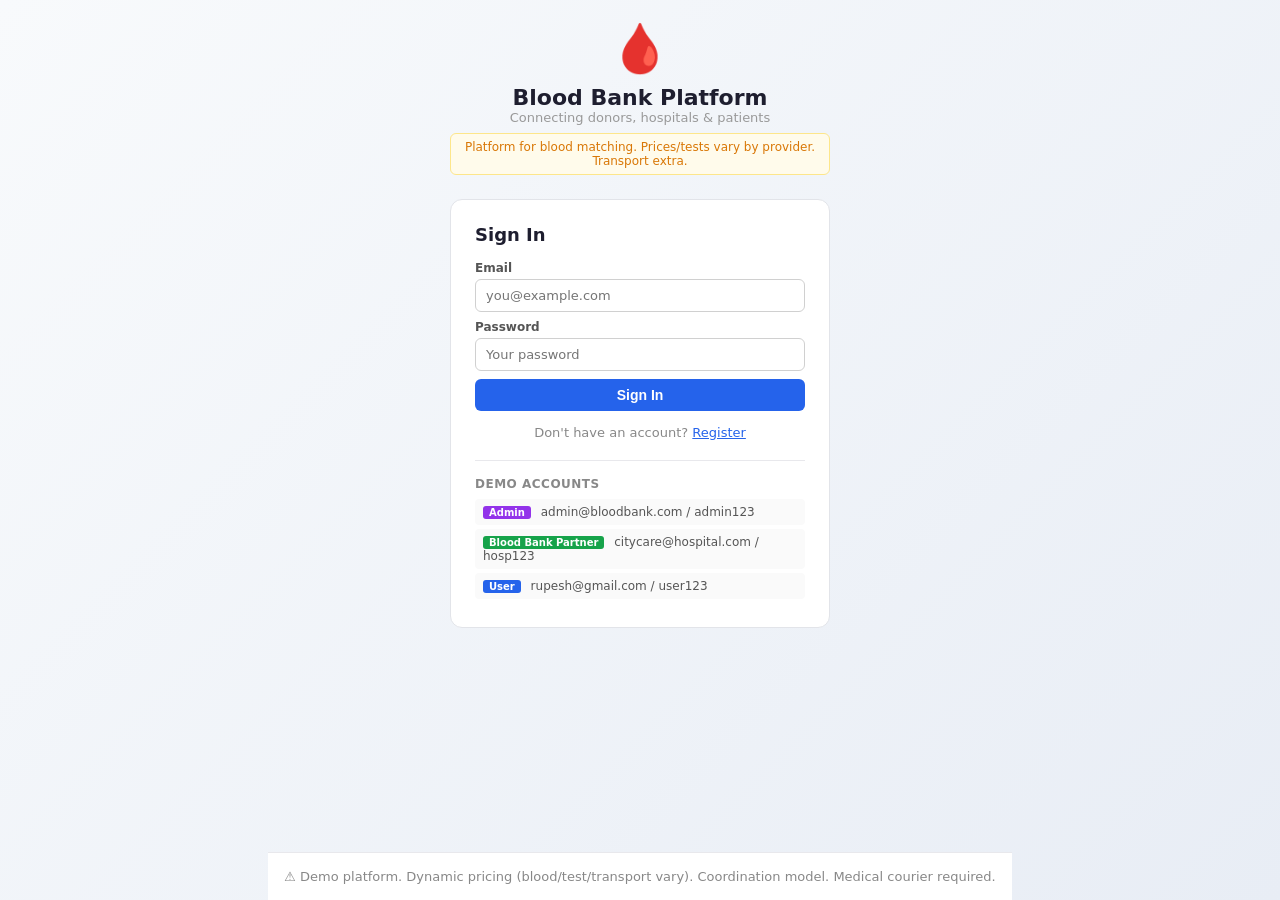
==== commit 96569d41: "Add business model: dynamic pricing, courier flow, coordination spread - All footers: updated discla" ====
--- a/index.html
+++ b/index.html
@@ -13,6 +13,7 @@
       <span class="logo-lg">&#x1FA78;</span>
       <h1>Blood Bank Platform</h1>
       <p class="muted">Connecting donors, hospitals &amp; patients</p>
+      <p class="disclaimer">Platform for blood matching. Prices/tests vary by provider. Transport extra.</p>
     </div>
 
     <!-- LOGIN FORM -->
@@ -33,7 +34,7 @@
       <div class="demo-creds">
         <h4>Demo Accounts</h4>
         <div class="cred" onclick="fillCred('admin@bloodbank.com','admin123')"><span class="cred-role admin">Admin</span> admin@bloodbank.com / admin123</div>
-        <div class="cred" onclick="fillCred('citycare@hospital.com','hosp123')"><span class="cred-role hospital">Hospital</span> citycare@hospital.com / hosp123</div>
+        <div class="cred" onclick="fillCred('citycare@hospital.com','hosp123')"><span class="cred-role hospital">Blood Bank Partner</span> citycare@hospital.com / hosp123</div>
         <div class="cred" onclick="fillCred('rupesh@gmail.com','user123')"><span class="cred-role user">User</span> rupesh@gmail.com / user123</div>
       </div>
     </div>
@@ -96,7 +97,7 @@
   </div>
 
   <footer>
-    <span>&#x26A0;</span> Demo app. Always verify availability with the provider.
+    <span>&#x26A0;</span> Demo platform. Dynamic pricing (blood/test/transport vary). Coordination model. Medical courier required.
   </footer>
 
   <script src="js/data.js"></script>
--- a/css/style.css
+++ b/css/style.css
@@ -82,6 +82,7 @@
 .auth-brand{text-align:center;margin-bottom:24px}
 .logo-lg{font-size:48px;display:block;margin-bottom:8px}
 .auth-brand h1{font-size:22px;font-weight:700}
+.disclaimer{font-size:12px;color:#d97706;background:#fffbeb;border:1px solid #fde68a;padding:6px 12px;border-radius:6px;margin-top:8px;display:inline-block}
 .auth-card{background:#fff;border:1px solid #e2e4e9;border-radius:12px;padding:24px}
 .auth-card h2{font-size:18px;margin-bottom:16px}
 .auth-switch{text-align:center;margin-top:14px;font-size:13px;color:#888}
@@ -130,6 +131,42 @@
 .blood-price{margin-left:auto;font-size:14px;font-weight:600;color:#333;white-space:nowrap}
 
 /* ═══════════════════════════════════════════
+   USER APP – Anonymous availability
+   ═══════════════════════════════════════════ */
+
+/* Location bar */
+.location-bar{display:flex;gap:12px;align-items:flex-end;padding:14px 18px}
+.location-bar .form-group{margin-bottom:0}
+.location-bar input{padding:8px 12px;border:1px solid #d0d0d0;border-radius:6px;font-size:14px;width:100%}
+
+/* Availability cards */
+.avail-card{background:#fff;border:1px solid #e2e4e9;border-radius:10px;padding:18px;margin-bottom:14px}
+.avail-card.available{border-left:4px solid #16a34a}
+.avail-card.empty{border-left:4px solid #d0d0d0;opacity:.55}
+.avail-head{display:flex;align-items:center;gap:14px;margin-bottom:10px;flex-wrap:wrap}
+.avail-title{flex:1}
+.avail-title h3{font-size:16px;font-weight:700;margin:0}
+.avail-sub{font-size:13px;color:#666}
+.avail-distance{font-size:12px;color:#2563eb;font-weight:600;background:#eff6ff;padding:4px 10px;border-radius:12px}
+
+.bands-list{margin:12px 0;border-top:1px solid #f0f0f0;padding-top:10px}
+.band-row{display:flex;align-items:center;gap:14px;padding:6px 0;font-size:13px;flex-wrap:wrap}
+.band-label{color:#555;flex:1;min-width:140px}
+.band-units{font-weight:600;color:#1e1e2f}
+.band-price{color:#888;font-size:12px}
+
+/* Order preview */
+.order-preview{padding:12px 14px;border-radius:6px;font-size:13px;margin:8px 0 14px;line-height:1.6}
+.order-preview.match{background:#f0fdf4;border:1px solid #bbf7d0;color:#166534}
+.order-preview.no-match{background:#fffbeb;border:1px solid #fde68a;color:#92400e}
+
+/* Cost breakdown */
+.cost-breakdown{background:#f8fafc;border:1px solid #e2e8f0;border-radius:8px;padding:14px 16px;margin:10px 0 14px}
+.cost-breakdown h4{font-size:13px;font-weight:700;margin-bottom:8px;color:#334155}
+.cost-row{display:flex;justify-content:space-between;padding:4px 0;font-size:13px;color:#555;border-bottom:1px solid #f0f0f0}
+.cost-total{display:flex;justify-content:space-between;padding:8px 0 0;font-size:14px;font-weight:700;color:#1e1e2f;border-top:2px solid #e2e4e9;margin-top:4px}
+
+/* ═══════════════════════════════════════════
    USER APP – Order
    ═══════════════════════════════════════════ */
 .order-layout{display:grid;grid-template-columns:1fr 320px;gap:20px;align-items:start}
@@ -155,6 +192,8 @@
 .status-tested{background:#d1fae5;color:#059669}
 .status-delivered{background:#ecfdf5;color:#047857}
 .status-rejected{background:#fee2e2;color:#dc2626}
+.status-courier_booked{background:#fce7f3;color:#be185d}
+.status-sample_transport{background:#e0e7ff;color:#4338ca}
 
 /* ── Order Timeline ── */
 .order-timeline{margin-top:14px;padding-top:12px;border-top:1px solid #f0f0f0}
@@ -167,6 +206,8 @@
 .timeline-dot.status-tested{background:#059669}
 .timeline-dot.status-delivered{background:#047857}
 .timeline-dot.status-rejected{background:#dc2626}
+.timeline-dot.status-courier_booked{background:#be185d}
+.timeline-dot.status-sample_transport{background:#4338ca}
 .timeline-status{font-weight:600;min-width:70px}
 .timeline-time{color:#999}
 .timeline-note{color:#888}
